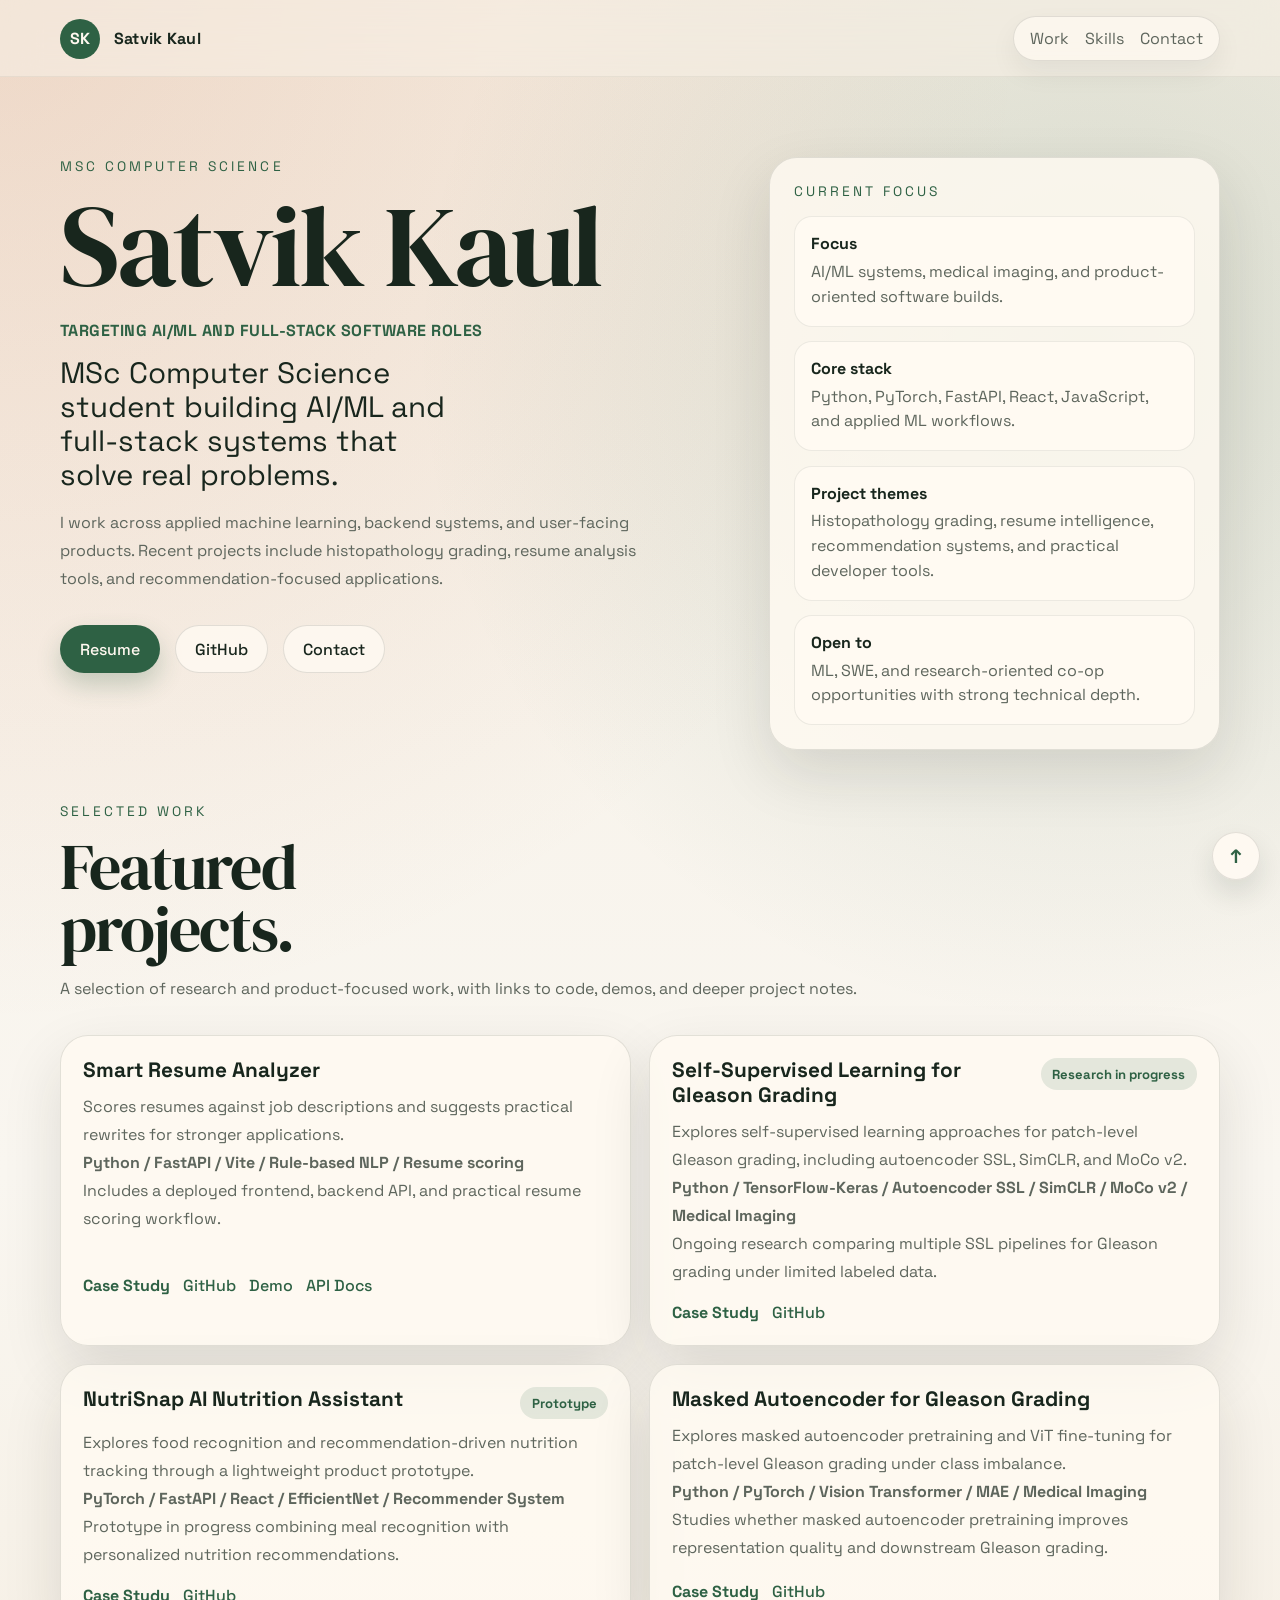
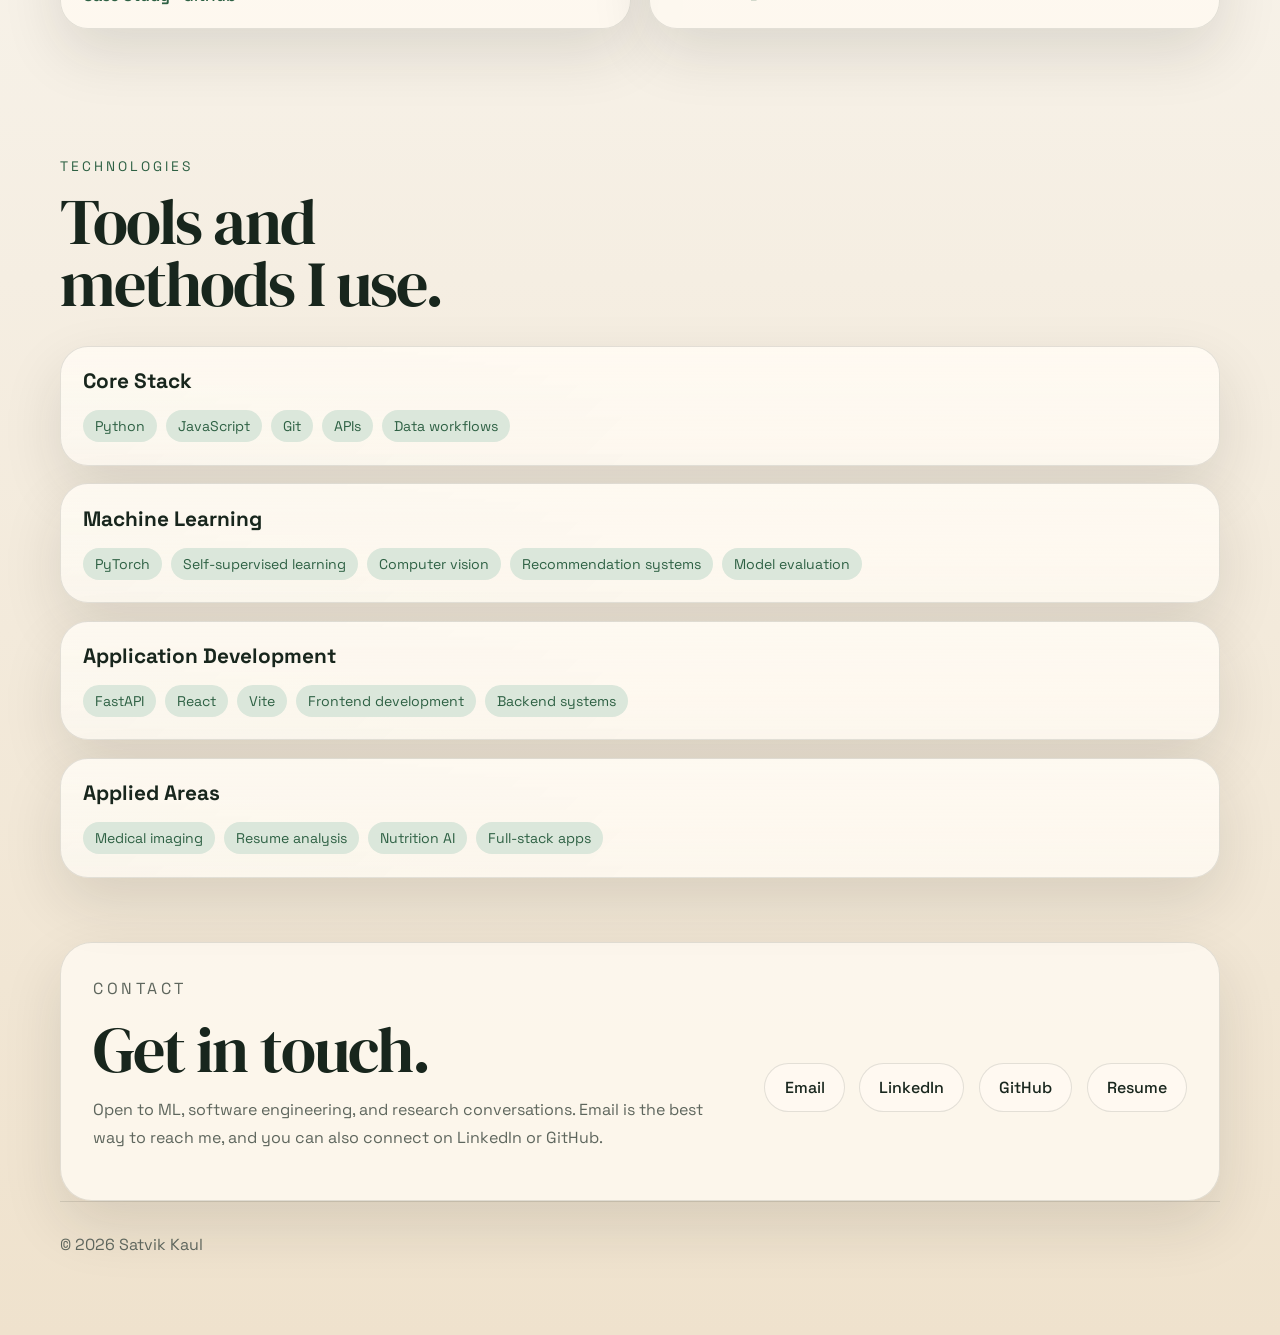
==== index.html @ 0bc04f9a "Build portfolio site" ====
<!DOCTYPE html>
<html lang="en">
  <head>
    <meta charset="UTF-8" />
    <meta name="viewport" content="width=device-width, initial-scale=1.0" />
    <meta
      name="description"
      content="Satvik Kaul's portfolio: AI/ML, software engineering, and product-focused projects."
    />
    <title>Satvik Kaul | Portfolio</title>
    <link rel="preconnect" href="https://fonts.googleapis.com" />
    <link rel="preconnect" href="https://fonts.gstatic.com" crossorigin />
    <link
      href="https://fonts.googleapis.com/css2?family=DM+Serif+Display:ital@0;1&family=Space+Grotesk:wght@400;500;700&display=swap"
      rel="stylesheet"
    />
    <link rel="stylesheet" href="assets/css/styles.css" />
    <script defer src="assets/js/site-data.js"></script>
    <script defer src="assets/js/script.js"></script>
  </head>
  <body>
    <div class="page-shell">
      <header class="site-header">
        <a class="brand" href="#top" aria-label="Go to top">
          <span class="brand-mark">SK</span>
          <span class="brand-copy">Satvik Kaul</span>
        </a>
        <nav class="site-nav" aria-label="Primary">
          <a href="#work">Work</a>
          <a href="#skills">Skills</a>
          <a href="#contact">Contact</a>
        </nav>
      </header>

      <main id="top">
        <section class="hero section">
          <div class="hero-copy reveal">
            <p class="eyebrow" data-school></p>
            <h1 data-name>Satvik Kaul</h1>
            <p class="hero-role" data-role></p>
            <p class="hero-lede" data-value-prop></p>
            <p class="hero-body" data-summary></p>
            <div class="hero-actions">
              <a class="button button-primary" data-resume-link href="pages/resume.html">
                Resume
              </a>
              <a
                class="button button-secondary"
                data-github-link
                href="https://github.com/satvikkaul"
                target="_blank"
                rel="noreferrer"
              >
                GitHub
              </a>
              <a class="button button-secondary" href="#contact">Contact</a>
            </div>
          </div>

          <aside class="hero-panel reveal">
            <p class="panel-label">CURRENT FOCUS</p>
            <div class="facts-list" data-fact-list></div>
          </aside>
        </section>

        <!--
        <section class="section split-section" id="about">
          <div class="section-heading reveal">
            <p class="eyebrow">ABOUT</p>
            <h2>Research-minded engineering, built for real use.</h2>
          </div>
          <div class="section-body reveal" data-about-copy></div>
        </section>
        -->

        <section class="section" id="work">
          <div class="section-heading reveal">
            <p class="eyebrow">SELECTED WORK</p>
            <h2>Featured projects.</h2>
            <p class="section-note">
              A selection of research and product-focused work, with links to
              code, demos, and deeper project notes.
            </p>
          </div>
          <div class="project-grid" data-project-grid aria-live="polite"></div>
        </section>

        <section class="section" id="skills">
          <div class="section-heading reveal">
            <p class="eyebrow">TECHNOLOGIES</p>
            <h2>Tools and methods I use.</h2>
          </div>
          <div class="skill-grid" data-skill-grid></div>
        </section>

        <section class="section contact-section" id="contact">
          <div class="contact-copy reveal">
            <p class="eyebrow">CONTACT</p>
            <h2>Get in touch.</h2>
            <p data-contact-copy></p>
          </div>
          <div class="contact-actions reveal" data-contact-links></div>
        </section>
      </main>

      <footer class="site-footer">
        <p>&copy; 2026 Satvik Kaul</p>
      </footer>
    </div>
    <a class="floating-top-button" href="#top" aria-label="Back to top">↑</a>
  </body>
</html>
---- assets/css/styles.css ----
:root {
  --bg: #f6f0e5;
  --bg-deep: #efe2cd;
  --surface: rgba(255, 250, 242, 0.8);
  --surface-strong: rgba(255, 250, 242, 0.96);
  --text: #18261d;
  --muted: #5e665d;
  --line: rgba(24, 38, 29, 0.12);
  --accent: #2e6144;
  --accent-soft: #dbe7db;
  --accent-warm: #c96a3f;
  --shadow: 0 24px 60px rgba(32, 33, 28, 0.12);
  --radius-lg: 28px;
  --radius-md: 18px;
  --radius-sm: 12px;
  --max-width: 1160px;
  --header-offset: 2.75rem;
}

*,
*::before,
*::after {
  box-sizing: border-box;
}

html {
  scroll-behavior: smooth;
  scroll-padding-top: var(--header-offset);
}

body {
  margin: 0;
  font-family: "Space Grotesk", sans-serif;
  color: var(--text);
  background:
    radial-gradient(circle at top left, rgba(201, 106, 63, 0.18), transparent 32%),
    radial-gradient(circle at 85% 12%, rgba(46, 97, 68, 0.16), transparent 24%),
    linear-gradient(180deg, var(--bg) 0%, #f9f6f0 40%, var(--bg-deep) 100%);
  min-height: 100vh;
}

a {
  color: inherit;
  text-decoration: none;
}

code {
  font-family: inherit;
  background: rgba(24, 38, 29, 0.06);
  border-radius: 999px;
  padding: 0.15rem 0.45rem;
}

.page-shell {
  width: min(calc(100% - 2rem), var(--max-width));
  margin: 0 auto;
  padding-bottom: 4rem;
}

.site-header {
  position: sticky;
  top: 0;
  z-index: 20;
  display: flex;
  align-items: center;
  justify-content: space-between;
  gap: 1rem;
  padding: 1rem 0;
}

.site-header::before {
  content: "";
  position: absolute;
  inset: 0;
  left: 50%;
  width: 100vw;
  transform: translateX(-50%);
  background: rgba(246, 240, 229, 0.58);
  backdrop-filter: blur(18px);
  -webkit-backdrop-filter: blur(18px);
  border-bottom: 1px solid rgba(24, 38, 29, 0.06);
  z-index: -1;
}

.brand {
  display: inline-flex;
  align-items: center;
  gap: 0.85rem;
  font-weight: 700;
  letter-spacing: 0.02em;
}

.brand-mark {
  display: grid;
  place-items: center;
  width: 2.5rem;
  height: 2.5rem;
  border-radius: 50%;
  background: var(--accent);
  color: #fff8f0;
}

.site-nav {
  display: inline-flex;
  flex-wrap: wrap;
  justify-content: flex-end;
  gap: 1rem;
  padding: 0.7rem 1rem;
  border: 1px solid var(--line);
  border-radius: 999px;
  background: rgba(255, 250, 242, 0.72);
  box-shadow: 0 12px 28px rgba(24, 38, 29, 0.06);
}

.site-nav a {
  color: var(--muted);
  transition: color 180ms ease;
}

.site-nav a:hover,
.site-nav a:focus-visible {
  color: var(--text);
}

.section {
  padding: 4rem 0;
}

#work.section {
  padding-top: 2rem;
}

section[id] {
  scroll-margin-top: var(--header-offset);
}

.hero {
  display: grid;
  grid-template-columns: minmax(0, 1.2fr) minmax(300px, 0.8fr);
  gap: 2rem;
  align-items: start;
  /*min-height: calc(100vh - var(--header-offset));*/
  padding-top: 5rem;
  padding-bottom: 1.25rem;
}

.hero h1,
.section-heading h2,
.contact-copy h2 {
  margin: 0;
  font-family: "DM Serif Display", serif;
  font-weight: 400;
  line-height: 0.96;
  letter-spacing: -0.03em;
}

.hero h1 {
  font-size: clamp(3.6rem, 9vw, 7.5rem);
}

.section-heading h2,
.contact-copy h2 {
  font-size: clamp(2.4rem, 5vw, 4.4rem);
  max-width: 12ch;
}

.eyebrow,
.panel-label {
  margin: 0 0 1rem;
  font-size: 0.86rem;
  text-transform: uppercase;
  letter-spacing: 0.22em;
  color: var(--accent);
}

.hero-lede {
  max-width: 22ch;
  margin: 1rem 0;
  font-size: clamp(1.3rem, 2.3vw, 1.9rem);
  line-height: 1.15;
}

.hero-role {
  margin: 1.15rem 0 0;
  color: var(--accent);
  font-size: 1rem;
  font-weight: 700;
  letter-spacing: 0.03em;
  text-transform: uppercase;
}

.hero-body,
.section-note,
.section-body p,
.contact-copy p,
.project-copy p,
.project-detail-copy,
.detail-highlights li {
  color: var(--muted);
  line-height: 1.75;
  font-size: 1rem;
}

.hero-body {
  max-width: 58ch;
}

.hero-actions,
.contact-actions {
  display: flex;
  flex-wrap: wrap;
  gap: 0.9rem;
  margin-top: 2rem;
}

.button,
.contact-link {
  display: inline-flex;
  align-items: center;
  justify-content: center;
  min-height: 3rem;
  padding: 0.8rem 1.2rem;
  border-radius: 999px;
  border: 1px solid transparent;
  font-weight: 500;
  transition:
    transform 180ms ease,
    box-shadow 180ms ease,
    border-color 180ms ease,
    background 180ms ease;
}

.button:hover,
.button:focus-visible,
.contact-link:hover,
.contact-link:focus-visible {
  transform: translateY(-2px);
}

.button-primary {
  background: var(--accent);
  color: #fff8f0;
  box-shadow: 0 12px 24px rgba(46, 97, 68, 0.24);
}

.button-secondary,
.contact-link {
  background: rgba(255, 250, 242, 0.78);
  border-color: var(--line);
}

.hero-panel,
.project-card,
.project-detail-card,
.skill-card,
.contact-section,
.section-body {
  border: 1px solid var(--line);
  background: var(--surface);
  box-shadow: var(--shadow);
}

.hero-panel {
  padding: 1.5rem;
  border-radius: var(--radius-lg);
}

.facts-list {
  display: grid;
  gap: 0.9rem;
}

.fact-item {
  display: grid;
  gap: 0.35rem;
  padding: 1rem;
  border-radius: var(--radius-md);
  background: var(--surface-strong);
  border: 1px solid rgba(24, 38, 29, 0.08);
}

.fact-item strong {
  font-size: 1rem;
}

.fact-item span {
  color: var(--muted);
  line-height: 1.55;
}

.split-section {
  display: grid;
  grid-template-columns: minmax(0, 0.8fr) minmax(0, 1.2fr);
  gap: 2rem;
  align-items: start;
}

.section-body {
  padding: 1.5rem;
  border-radius: var(--radius-lg);
}

.project-grid,
.project-detail-list,
.skill-grid {
  display: grid;
  gap: 1.1rem;
  margin-top: 2rem;
}

.project-grid {
  grid-template-columns: repeat(2, minmax(0, 1fr));
}

.project-card,
.project-detail-card,
.skill-card {
  padding: 1.4rem;
  border-radius: var(--radius-lg);
}

.project-card,
.project-detail-card {
  display: grid;
  gap: 1rem;
}

.project-card {
  position: relative;
  transition: transform 180ms ease;
}

.project-card:hover {
  transform: translateY(-3px);
  transition: transform 180ms ease;
}

.project-card-overlay {
  position: absolute;
  inset: 0;
  z-index: 1;
  border-radius: var(--radius-lg);
}

.project-copy,
.project-links {
  position: relative;
  z-index: 2;
}

.skill-tags {
  display: flex;
  flex-wrap: wrap;
  gap: 0.55rem;
}

.meta-pill,
.skill-tags span {
  display: inline-flex;
  align-items: center;
  min-height: 2rem;
  padding: 0.4rem 0.75rem;
  border-radius: 999px;
  background: var(--accent-soft);
  color: var(--accent);
  font-size: 0.88rem;
}

.project-title-row {
  display: flex;
  align-items: start;
  justify-content: space-between;
  gap: 1rem;
}

.project-heading-row {
  display: flex;
  align-items: start;
  justify-content: space-between;
  gap: 1rem;
}

.project-title-row h3,
.project-detail-card h3,
.skill-card h3 {
  margin: 0;
  font-size: 1.3rem;
  line-height: 1.2;
}

.status-badge {
  display: inline-flex;
  align-items: center;
  min-height: 2rem;
  padding: 0.35rem 0.7rem;
  border-radius: 999px;
  background: rgba(46, 97, 68, 0.12);
  color: var(--accent);
  font-size: 0.82rem;
  font-weight: 700;
  white-space: nowrap;
}

.project-problem {
  margin: 0.6rem 0 0;
}

.project-stack {
  margin: 0;
  color: var(--accent);
  font-size: 0.95rem;
  font-weight: 700;
  line-height: 1.6;
}

.project-status {
  margin: 0;
}

.project-links {
  display: flex;
  flex-wrap: wrap;
  gap: 0.8rem;
}

.project-links a {
  color: var(--accent);
  font-weight: 500;
}

.project-links .primary-link {
  font-weight: 700;
}

.project-links a:hover,
.project-links a:focus-visible {
  color: var(--accent-warm);
}

.project-detail-list {
  margin-top: 1.5rem;
}

.project-detail-card {
  background:
    linear-gradient(180deg, rgba(255, 250, 242, 0.96), rgba(255, 250, 242, 0.86)),
    linear-gradient(135deg, rgba(201, 106, 63, 0.06), transparent 60%);
}

.case-study-header {
  max-width: 100%;
  padding-inline: 0.5rem;
}

.case-study-header .eyebrow {
  margin-bottom: 0.65rem;
}

.case-study-header .project-heading-row {
  align-items: end;
  margin-bottom: 1rem;
}

.case-study-header h2 {
  max-width: 16ch;
}

.case-study-header .hero-lede {
  max-width: 38ch;
  margin: 0 0 1rem;
}

.case-study-header .project-stack {
  margin: 0;
}

.case-study-hero-visual {
  margin: 2.2rem 0 2.4rem;
}

.case-study-copy {
  display: grid;
  gap: 1.25rem;
}

.case-study-block {
  display: grid;
  gap: 0.45rem;
}

.case-study-block h4 {
  margin: 0;
  font-size: 0.95rem;
  text-transform: uppercase;
  letter-spacing: 0.08em;
  color: var(--accent);
}

.case-study-block p {
  margin: 0;
  color: var(--muted);
  line-height: 1.75;
}

.detail-highlights {
  margin: 0;
  padding-left: 1.2rem;
}

.visual-card {
  border: 1px solid rgba(24, 38, 29, 0.1);
  border-radius: var(--radius-lg);
  background: rgba(255, 250, 242, 0.92);
  box-shadow: 0 18px 36px rgba(24, 38, 29, 0.08);
  overflow: hidden;
}

.case-study-hero-visual .visual-card {
  max-width: 100%;
}

.visual-ui {
  padding: 0;
}

.visual-window-bar {
  display: flex;
  gap: 0.4rem;
  padding: 0.85rem 1rem;
  border-bottom: 1px solid rgba(24, 38, 29, 0.08);
  background: rgba(24, 38, 29, 0.04);
}

.visual-window-bar span {
  width: 0.72rem;
  height: 0.72rem;
  border-radius: 50%;
  background: rgba(24, 38, 29, 0.16);
}

.visual-ui-grid {
  display: grid;
  gap: 0.9rem;
  padding: 1rem;
}

.visual-score,
.visual-panel {
  display: grid;
  gap: 0.45rem;
  padding: 0.95rem;
  border-radius: var(--radius-md);
  background: rgba(46, 97, 68, 0.06);
}

.visual-score p,
.visual-panel p {
  margin: 0;
  font-size: 0.86rem;
  text-transform: uppercase;
  letter-spacing: 0.08em;
  color: var(--accent);
}

.visual-score strong {
  font-size: 2.1rem;
}

.visual-panel ul {
  margin: 0;
  padding-left: 1.1rem;
  color: var(--muted);
  line-height: 1.6;
}

.visual-panel span {
  color: var(--muted);
  line-height: 1.6;
}

.visual-flow {
  padding: 1.25rem;
}

.flow-steps {
  display: flex;
  flex-wrap: wrap;
  align-items: center;
  gap: 0.8rem;
}

.flow-step {
  flex: 1 1 140px;
  min-height: 4.5rem;
  display: grid;
  place-items: center;
  padding: 0.85rem;
  text-align: center;
  border-radius: var(--radius-md);
  background: rgba(46, 97, 68, 0.08);
  color: var(--text);
  font-weight: 500;
  line-height: 1.45;
}

.flow-arrow {
  color: var(--accent);
  font-weight: 700;
}

.skill-card {
  display: grid;
  gap: 1rem;
  background:
    linear-gradient(180deg, rgba(255, 250, 242, 0.96), rgba(255, 250, 242, 0.82)),
    linear-gradient(135deg, rgba(46, 97, 68, 0.08), transparent 60%);
}

.contact-section {
  display: grid;
  grid-template-columns: minmax(0, 1fr) auto;
  gap: 2rem;
  align-items: center;
  padding: 2rem;
  border-radius: 32px;
}

.site-footer {
  display: flex;
  flex-wrap: wrap;
  justify-content: space-between;
  gap: 1rem;
  padding-top: 1rem;
  color: var(--muted);
  border-top: 1px solid var(--line);
}

.resume-page .section {
  padding: 2rem 0;
}

.resume-main {
  padding-top: 1rem;
}

.resume-top {
  display: grid;
  gap: 1.25rem;
  padding-top: 2rem;
}

.resume-top h1 {
  margin: 0;
  font-family: "DM Serif Display", serif;
  font-size: clamp(2.2rem, 4vw, 3.6rem);
  font-weight: 400;
  line-height: 1;
  letter-spacing: -0.03em;
}

.resume-subtext {
  max-width: 52rem;
  margin: 0.75rem 0 0;
  color: var(--muted);
  line-height: 1.7;
}

.resume-actions {
  display: flex;
  flex-wrap: wrap;
  gap: 0.75rem;
}

.resume-section {
  display: grid;
  gap: 0.9rem;
}

.resume-section-heading .eyebrow {
  margin-bottom: 0;
}

.resume-card {
  border: 1px solid var(--line);
  background: var(--surface);
  box-shadow: var(--shadow);
  border-radius: var(--radius-lg);
}

.compact-card {
  padding: 1.15rem 1.25rem;
}

.resume-list,
.resume-skills-grid {
  display: grid;
  gap: 0.9rem;
}

.resume-entry-header {
  display: flex;
  justify-content: space-between;
  align-items: start;
  gap: 1rem;
}

.resume-entry-header h2,
.resume-card h2 {
  margin: 0;
  font-size: 1.1rem;
  line-height: 1.3;
}

.resume-role,
.resume-dates,
.resume-detail-line,
.resume-skill-line {
  margin: 0.35rem 0 0;
  color: var(--muted);
  line-height: 1.65;
}

.resume-dates {
  white-space: nowrap;
  font-size: 0.95rem;
}

.resume-meta {
  display: grid;
  justify-items: end;
}

.resume-bullets {
  margin: 0.9rem 0 0;
  padding-left: 1.15rem;
  color: var(--muted);
  line-height: 1.65;
}

.resume-bullets li + li {
  margin-top: 0.4rem;
}

.floating-top-button {
  position: fixed;
  right: 1.25rem;
  bottom: 1.25rem;
  z-index: 30;
  display: inline-flex;
  align-items: center;
  justify-content: center;
  width: 3rem;
  height: 3rem;
  border-radius: 999px;
  background: rgba(255, 250, 242, 0.92);
  border: 1px solid var(--line);
  box-shadow: 0 14px 28px rgba(24, 38, 29, 0.12);
  color: var(--accent);
  font-size: 1.2rem;
  font-weight: 700;
  backdrop-filter: blur(12px);
  -webkit-backdrop-filter: blur(12px);
  transition:
    transform 180ms ease,
    background 180ms ease,
    box-shadow 180ms ease;
}

.floating-top-button:hover,
.floating-top-button:focus-visible {
  transform: translateY(-2px);
  background: rgba(255, 250, 242, 1);
  box-shadow: 0 18px 32px rgba(24, 38, 29, 0.16);
}

.reveal {
  opacity: 0;
  transform: translateY(22px);
  transition:
    opacity 700ms ease,
    transform 700ms ease;
}

.reveal.is-visible {
  opacity: 1;
  transform: translateY(0);
}

@media (max-width: 920px) {
  .hero,
  .split-section,
  .contact-section,
  .project-grid {
    grid-template-columns: 1fr;
  }

  .hero {
    min-height: auto;
    padding-top: 3rem;
  }

  .section-heading h2,
  .contact-copy h2 {
    max-width: none;
  }

  .resume-entry-header {
    display: grid;
  }

  .resume-meta {
    justify-items: start;
  }
}

@media (max-width: 700px) {
  .page-shell {
    width: min(calc(100% - 1.2rem), var(--max-width));
  }

  .site-header {
    flex-direction: column;
    align-items: stretch;
  }

  .site-nav {
    justify-content: center;
  }

  .section {
    padding: 3rem 0;
  }

  .hero h1 {
    font-size: clamp(3rem, 18vw, 4.8rem);
  }

  .project-grid,
  .project-detail-list,
  .skill-grid {
    gap: 0.9rem;
  }

  .hero-panel,
  .project-card,
  .project-detail-card,
  .skill-card,
  .section-body,
  .contact-section {
    padding: 1.15rem;
  }

  .project-heading-row {
    flex-direction: column;
    align-items: start;
  }

  .case-study-header {
    padding-inline: 0;
  }

  .resume-entry-header {
    display: grid;
  }
}

@media (prefers-reduced-motion: reduce) {
  html {
    scroll-behavior: auto;
  }

  .reveal {
    opacity: 1;
    transform: none;
    transition: none;
  }

  .button,
  .contact-link {
    transition: none;
  }
}
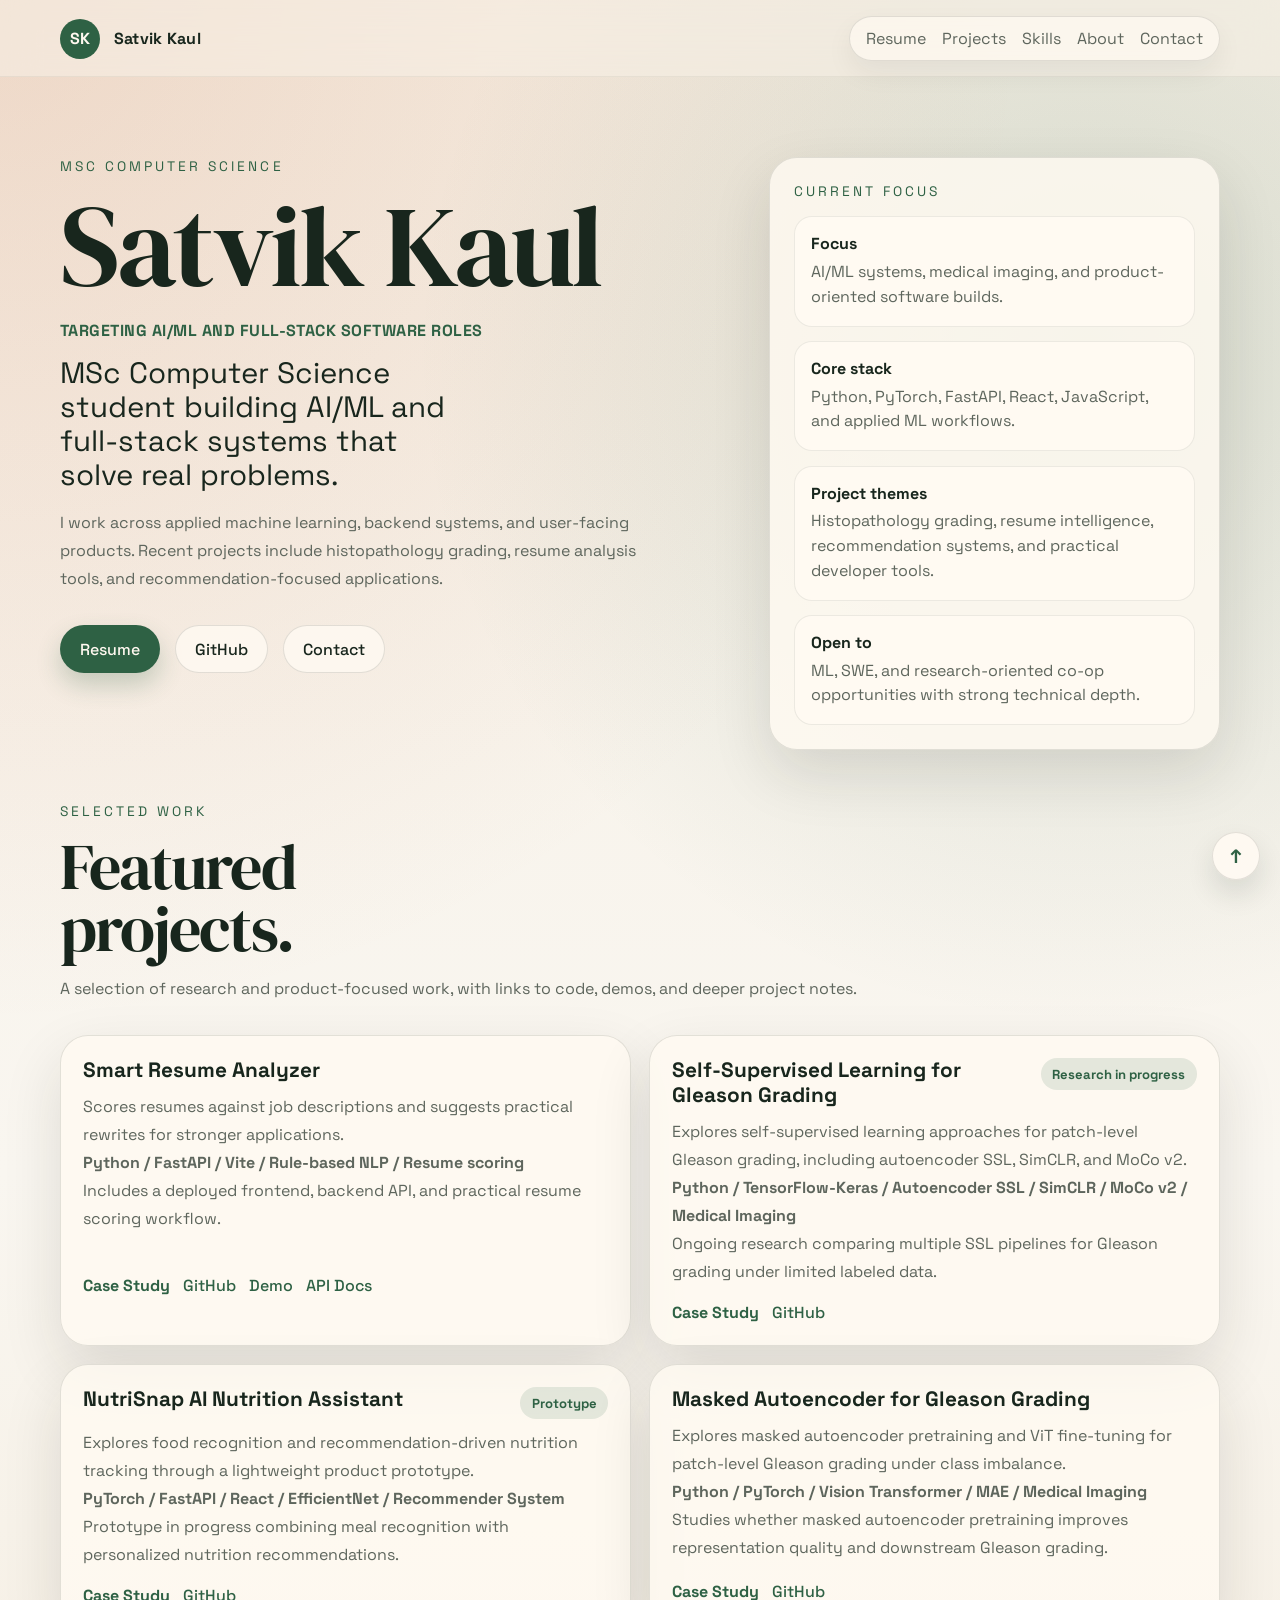
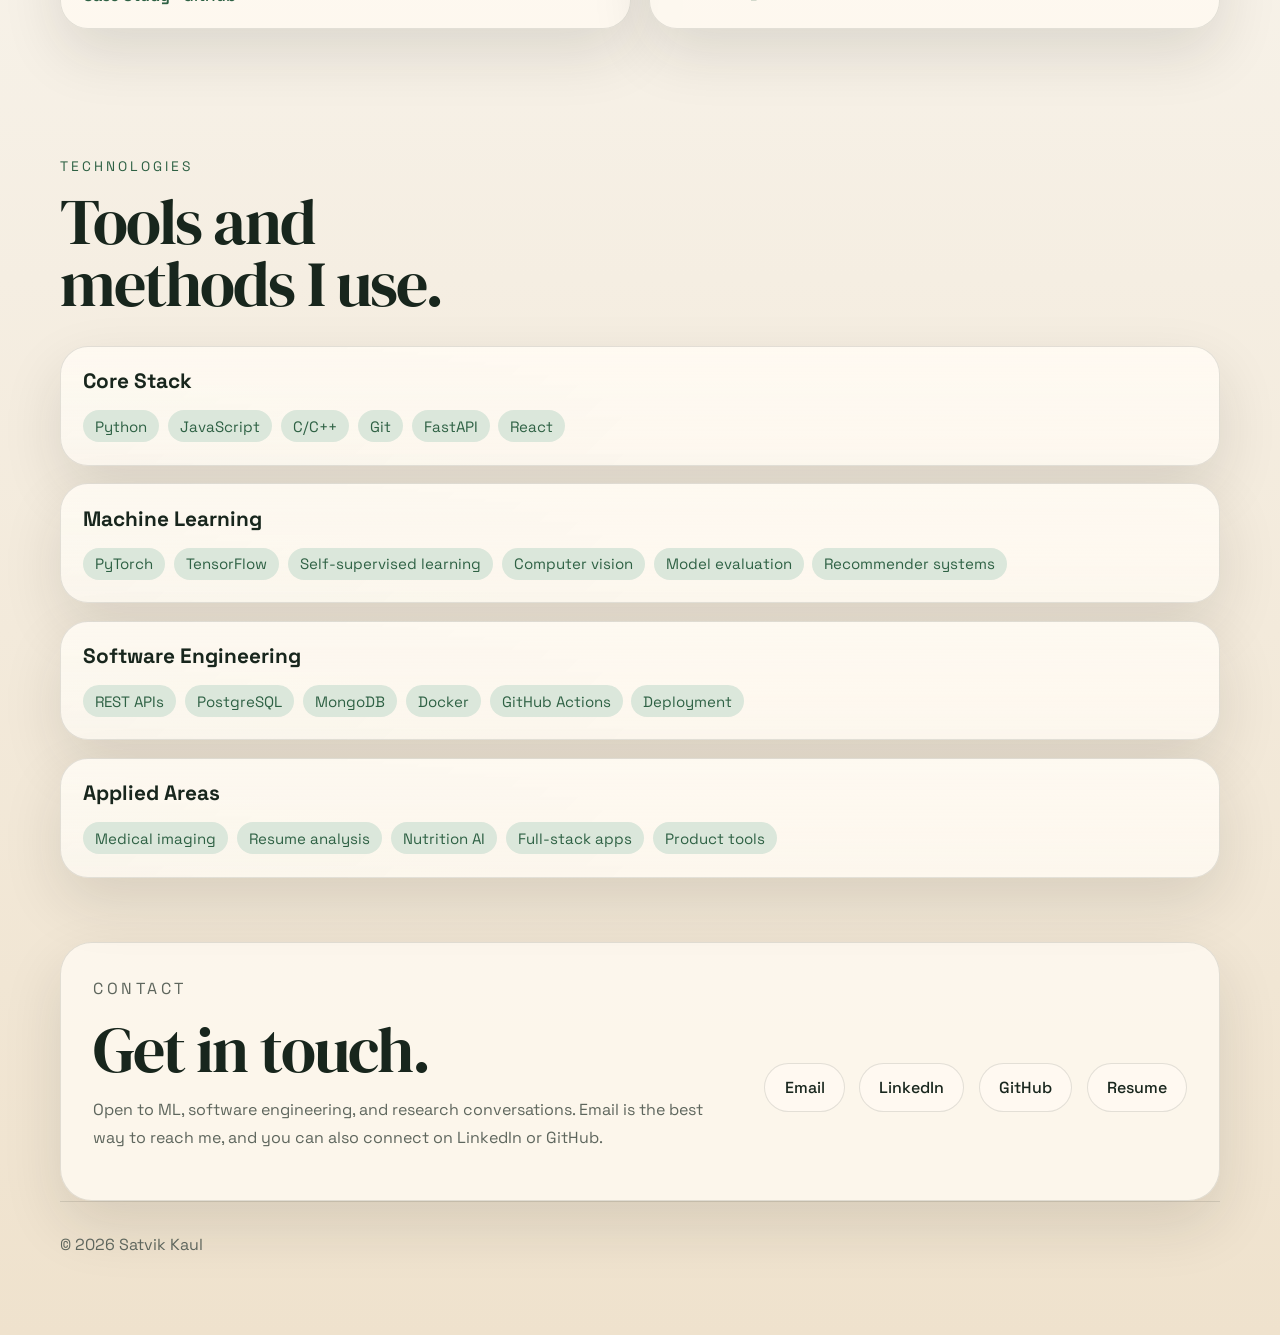
==== commit e46b1e71: "Update navigation and skills content" ====
--- a/index.html
+++ b/index.html
@@ -26,8 +26,10 @@
           <span class="brand-copy">Satvik Kaul</span>
         </a>
         <nav class="site-nav" aria-label="Primary">
-          <a href="#work">Work</a>
+          <a href="pages/resume.html">Resume</a>
+          <a href="#work">Projects</a>
           <a href="#skills">Skills</a>
+          <a href="#top">About</a>
           <a href="#contact">Contact</a>
         </nav>
       </header>
--- a/assets/css/styles.css
+++ b/assets/css/styles.css
@@ -363,7 +363,7 @@
   border-radius: 999px;
   background: var(--accent-soft);
   color: var(--accent);
-  font-size: 0.88rem;
+  font-size: 0.94rem;
 }
 
 .project-title-row {
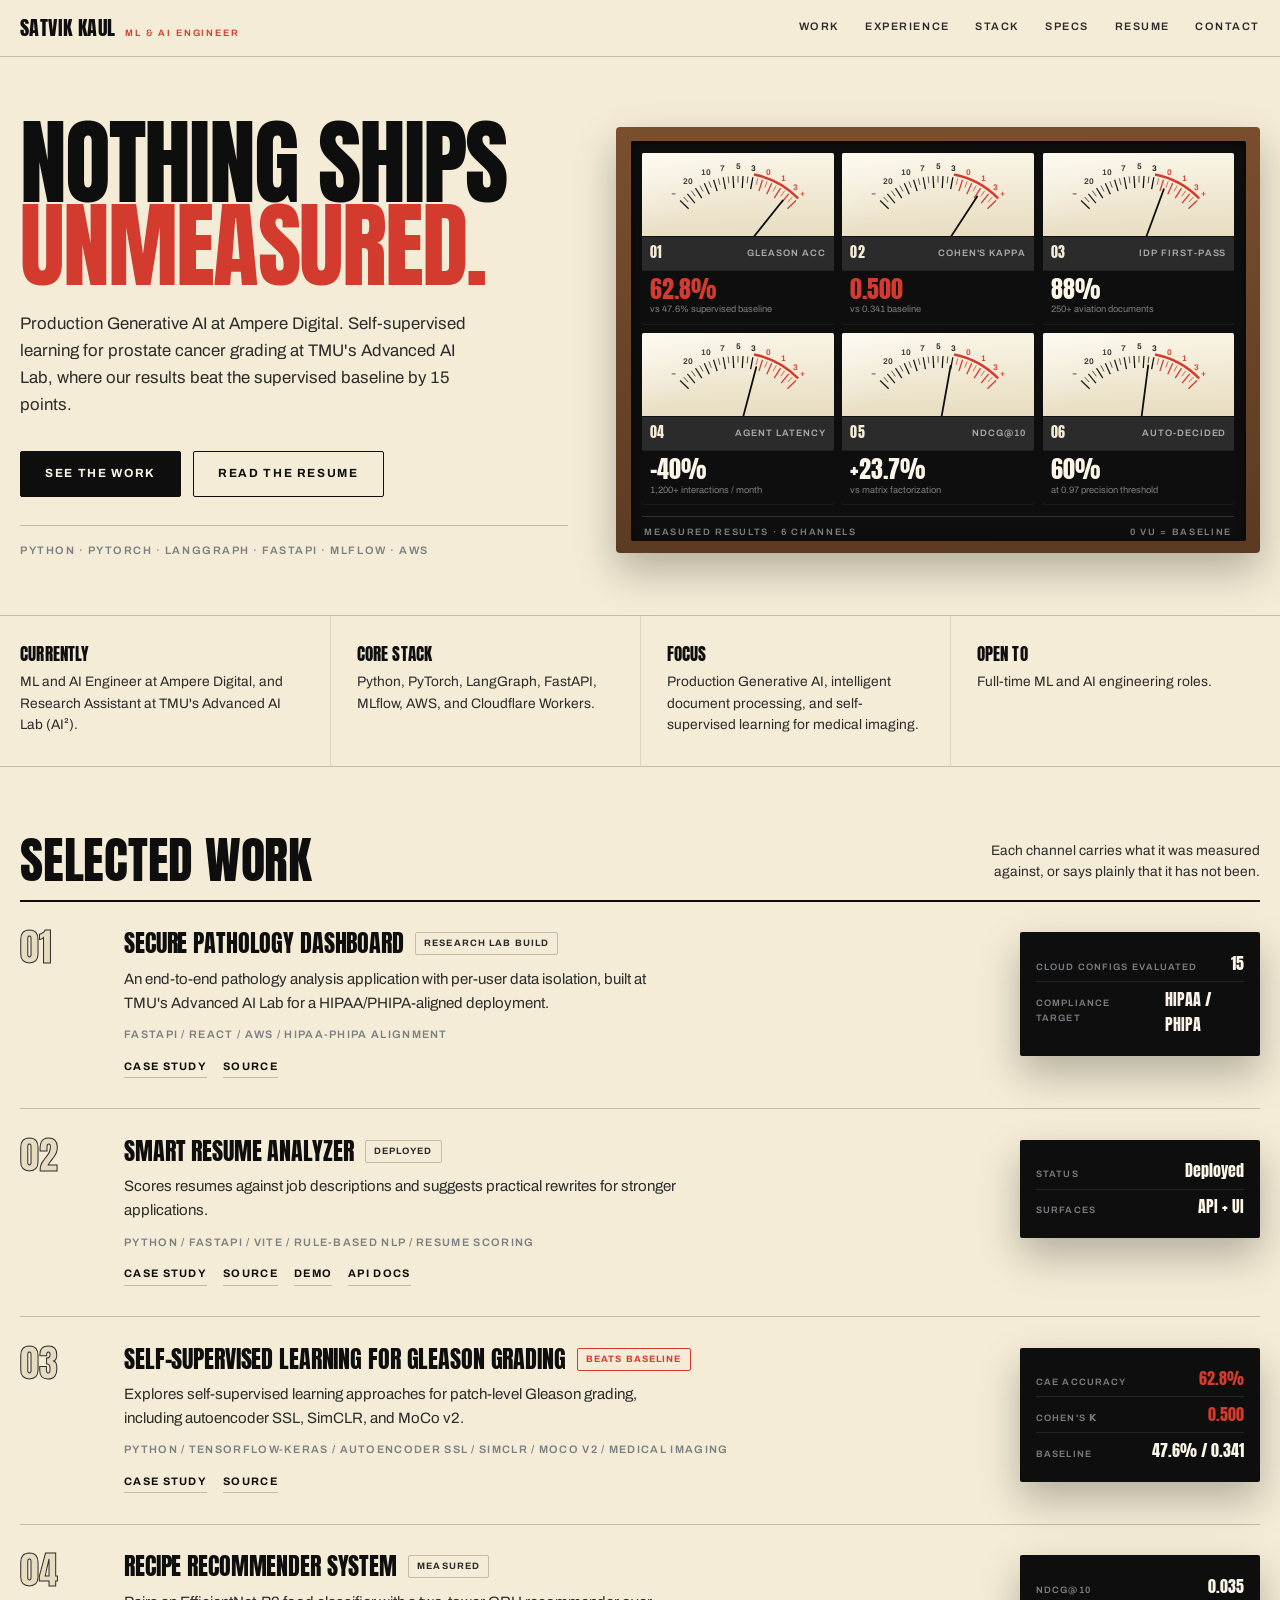
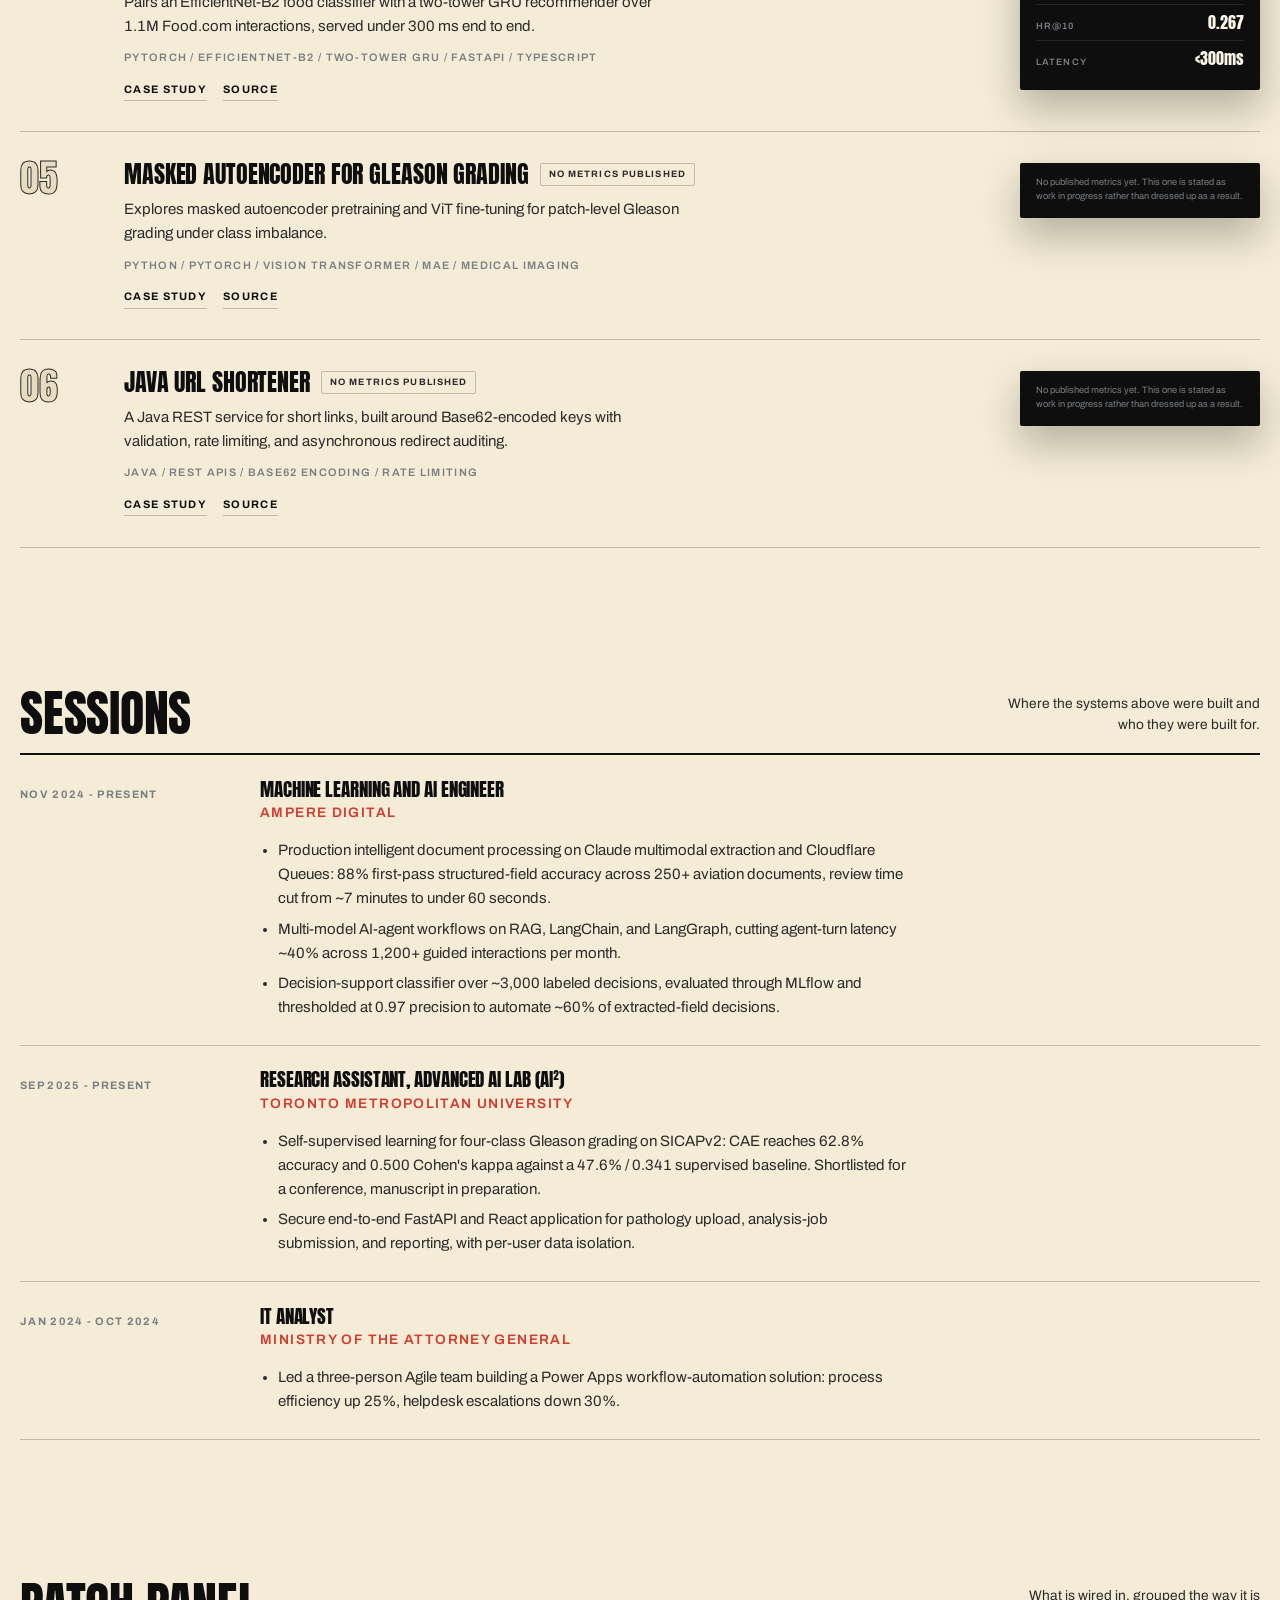
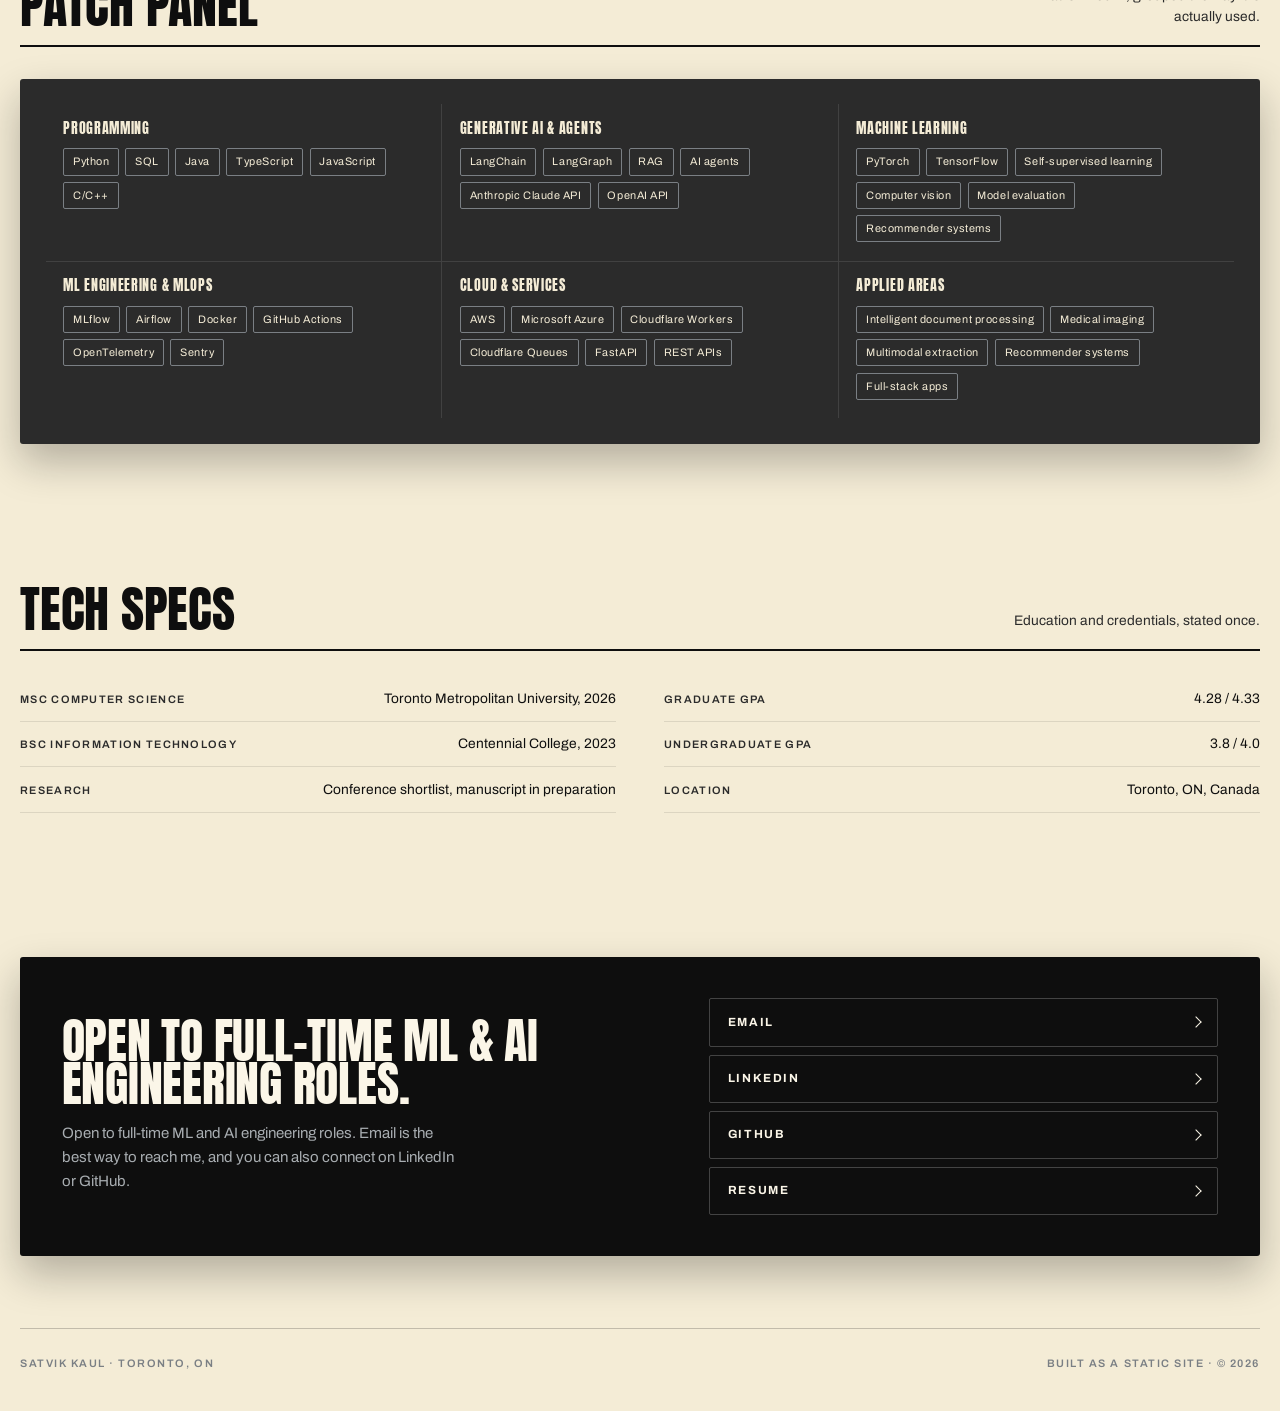
==== commit b178b455: "Redesign as VU meter bridge; update resume to Aug 2026 Co-Authored-By: Claude Opus 5 <noreply@anthro" ====
--- a/index.html
+++ b/index.html
@@ -5,110 +5,131 @@
     <meta name="viewport" content="width=device-width, initial-scale=1.0" />
     <meta
       name="description"
-      content="Satvik Kaul's portfolio: AI/ML, software engineering, and product-focused projects."
+      content="Satvik Kaul: machine learning and AI engineer building production Generative AI systems, and researching self-supervised learning for medical imaging."
     />
-    <title>Satvik Kaul | Portfolio</title>
+    <title>Satvik Kaul | ML &amp; AI Engineer</title>
     <link rel="preconnect" href="https://fonts.googleapis.com" />
     <link rel="preconnect" href="https://fonts.gstatic.com" crossorigin />
     <link
-      href="https://fonts.googleapis.com/css2?family=DM+Serif+Display:ital@0;1&family=Space+Grotesk:wght@400;500;700&display=swap"
+      href="https://fonts.googleapis.com/css2?family=Anton&family=Archivo:wght@400;600;700&display=swap"
       rel="stylesheet"
     />
     <link rel="stylesheet" href="assets/css/styles.css" />
-    <script defer src="assets/js/site-data.js"></script>
-    <script defer src="assets/js/script.js"></script>
   </head>
   <body>
-    <div class="page-shell">
-      <header class="site-header">
-        <a class="brand" href="#top" aria-label="Go to top">
-          <span class="brand-mark">SK</span>
-          <span class="brand-copy">Satvik Kaul</span>
+    <!--
+    THESIS: A portfolio read as a VU meter bridge — identical instruments shoulder to
+    shoulder, so the visitor reads the whole row at once and sees which number leans past
+    zero. It refuses the two arrangements this category always ships: near-black with a
+    neon accent, and warm cream with a serif display.
+    OWN-WORLD: Meter ivory ground, ink and charcoal chassis panels, walnut frame, brushed
+    steel labels, peak red used only past zero. Heavy condensed gothic display over a
+    workhorse grotesque; hairline rules divide every region; nothing is rounded past 4px.
+    STORY: A recruiter sees measured work, not claims; a hiring manager finds the baseline
+    each number was measured against; both reach the resume or the repo in one move.
+    FIRST VIEWPORT: Left, a condensed headline stating nothing ships unmeasured, with lede,
+    two actions and a stack spec line. Right, the bridge: six meters in a walnut chassis,
+    needles at true angles, only the CAE result past zero into red.
+    FORM: VU-meter bridge across a recording desk; challenger card, chosen over the
+    assigned direction; seed key 33213d0a.
+    FINISH: unreviewed and undocumented is unfinished; this build ends with the finish review, the verdict, DESIGN.md, and every shipping raster carrying its provenance
+    -->
+    <header class="rail">
+      <div class="shell rail-inner">
+        <a class="mark" href="#top">
+          <span class="mark-name" data-name>Satvik Kaul</span>
+          <span class="mark-sub" data-role-short>ML &amp; AI Engineer</span>
         </a>
-        <nav class="site-nav" aria-label="Primary">
+        <nav class="rail-nav" aria-label="Primary">
+          <a href="#work">Work</a>
+          <a href="#experience">Experience</a>
+          <a href="#stack">Stack</a>
+          <a href="#specs">Specs</a>
           <a href="pages/resume.html">Resume</a>
-          <a href="#work">Projects</a>
-          <a href="#skills">Skills</a>
-          <a href="#top">About</a>
           <a href="#contact">Contact</a>
         </nav>
-      </header>
+      </div>
+    </header>
 
-      <main id="top">
-        <section class="hero section">
-          <div class="hero-copy reveal">
-            <p class="eyebrow" data-school></p>
-            <h1 data-name>Satvik Kaul</h1>
-            <p class="hero-role" data-role></p>
-            <p class="hero-lede" data-value-prop></p>
-            <p class="hero-body" data-summary></p>
-            <div class="hero-actions">
-              <a class="button button-primary" data-resume-link href="pages/resume.html">
-                Resume
-              </a>
-              <a
-                class="button button-secondary"
-                data-github-link
-                href="https://github.com/satvikkaul"
-                target="_blank"
-                rel="noreferrer"
-              >
-                GitHub
-              </a>
-              <a class="button button-secondary" href="#contact">Contact</a>
+    <main id="top">
+      <section class="shell hero">
+        <div>
+          <h1 data-headline></h1>
+          <p class="hero-lede" data-lede></p>
+          <div class="hero-actions">
+            <a class="btn btn-solid" href="#work">See the work</a>
+            <a class="btn btn-ghost" href="pages/resume.html">Read the resume</a>
+          </div>
+          <p class="hero-spec" data-spec></p>
+        </div>
+        <div class="bridge lean" aria-labelledby="bridge-caption">
+          <div class="bridge-well">
+            <div class="bridge-row" data-bridge></div>
+            <div class="bridge-plate">
+              <span id="bridge-caption">Measured results &middot; 6 channels</span>
+              <span>0 VU = baseline</span>
             </div>
           </div>
+        </div>
+      </section>
 
-          <aside class="hero-panel reveal">
-            <p class="panel-label">CURRENT FOCUS</p>
-            <div class="facts-list" data-fact-list></div>
-          </aside>
-        </section>
+      <section class="band">
+        <div class="shell band-grid" data-band></div>
+      </section>
 
-        <!--
-        <section class="section split-section" id="about">
-          <div class="section-heading reveal">
-            <p class="eyebrow">ABOUT</p>
-            <h2>Research-minded engineering, built for real use.</h2>
-          </div>
-          <div class="section-body reveal" data-about-copy></div>
-        </section>
-        -->
+      <section class="shell section" id="work">
+        <div class="section-head">
+          <h2>Selected work</h2>
+          <p>Each channel carries what it was measured against, or says plainly that it has not been.</p>
+        </div>
+        <div class="channels" data-channels aria-live="polite"></div>
+      </section>
 
-        <section class="section" id="work">
-          <div class="section-heading reveal">
-            <p class="eyebrow">SELECTED WORK</p>
-            <h2>Featured projects.</h2>
-            <p class="section-note">
-              A selection of research and product-focused work, with links to
-              code, demos, and deeper project notes.
-            </p>
-          </div>
-          <div class="project-grid" data-project-grid aria-live="polite"></div>
-        </section>
+      <section class="shell section" id="experience">
+        <div class="section-head">
+          <h2>Sessions</h2>
+          <p>Where the systems above were built and who they were built for.</p>
+        </div>
+        <div data-sessions></div>
+      </section>
 
-        <section class="section" id="skills">
-          <div class="section-heading reveal">
-            <p class="eyebrow">TECHNOLOGIES</p>
-            <h2>Tools and methods I use.</h2>
-          </div>
-          <div class="skill-grid" data-skill-grid></div>
-        </section>
+      <section class="shell section" id="stack">
+        <div class="section-head">
+          <h2>Patch panel</h2>
+          <p>What is wired in, grouped the way it is actually used.</p>
+        </div>
+        <div class="panel lean" style="margin-top: 2rem">
+          <div class="panel-grid" data-panel></div>
+        </div>
+      </section>
 
-        <section class="section contact-section" id="contact">
-          <div class="contact-copy reveal">
-            <p class="eyebrow">CONTACT</p>
-            <h2>Get in touch.</h2>
+      <section class="shell section" id="specs">
+        <div class="section-head">
+          <h2>Tech specs</h2>
+          <p>Education and credentials, stated once.</p>
+        </div>
+        <div class="specs" style="margin-top: 1.6rem" data-specs></div>
+      </section>
+
+      <section class="shell section" id="contact">
+        <div class="contact">
+          <div>
+            <h2>Open to full-time ML &amp; AI engineering roles.</h2>
             <p data-contact-copy></p>
           </div>
-          <div class="contact-actions reveal" data-contact-links></div>
-        </section>
-      </main>
+          <div class="contact-links" data-contact-links></div>
+        </div>
+      </section>
+    </main>
 
-      <footer class="site-footer">
-        <p>&copy; 2026 Satvik Kaul</p>
-      </footer>
-    </div>
-    <a class="floating-top-button" href="#top" aria-label="Back to top">↑</a>
+    <footer class="shell foot">
+      <span>Satvik Kaul &middot; Toronto, ON</span>
+      <span>Built as a static site &middot; &copy; 2026</span>
+    </footer>
+
+    <a class="to-top" href="#top" aria-label="Back to top">&uarr;</a>
+
+    <script src="assets/js/site-data.js"></script>
+    <script src="assets/js/script.js"></script>
   </body>
 </html>
--- a/assets/css/styles.css
+++ b/assets/css/styles.css
@@ -1,20 +1,30 @@
+/* Bridge — VU-meter world. Tokens are normative; see DESIGN.md after finish. */
+
 :root {
-  --bg: #f6f0e5;
-  --bg-deep: #efe2cd;
-  --surface: rgba(255, 250, 242, 0.8);
-  --surface-strong: rgba(255, 250, 242, 0.96);
-  --text: #18261d;
-  --muted: #5e665d;
-  --line: rgba(24, 38, 29, 0.12);
-  --accent: #2e6144;
-  --accent-soft: #dbe7db;
-  --accent-warm: #c96a3f;
-  --shadow: 0 24px 60px rgba(32, 33, 28, 0.12);
-  --radius-lg: 28px;
-  --radius-md: 18px;
-  --radius-sm: 12px;
-  --max-width: 1160px;
-  --header-offset: 2.75rem;
+  --ivory: #f4ecd6;
+  --ivory-lit: #fbf6e8;
+  --ivory-deep: #e7dcc0;
+  --ink: #0e0e0e;
+  --charcoal: #2b2b2b;
+  --steel: #7a7f84;
+  --steel-lit: #a8adb1;
+  --walnut: #5b3a22;
+  --walnut-lit: #7a4f2e;
+  --red: #d23b2d;
+
+  --rule: rgba(14, 14, 14, 0.22);
+  --rule-soft: rgba(14, 14, 14, 0.1);
+  --rule-lit: rgba(244, 236, 214, 0.16);
+
+  --chassis-shadow: 0 18px 40px rgba(14, 14, 14, 0.28);
+  --panel-shadow: 0 2px 0 rgba(14, 14, 14, 0.06);
+  --glass: linear-gradient(150deg, rgba(255, 255, 255, 0.42) 0%, rgba(255, 255, 255, 0) 46%);
+
+  --shell: 1240px;
+  --rail-h: 3.5rem;
+
+  --display: "Anton", "Arial Narrow", sans-serif;
+  --body: "Archivo", system-ui, sans-serif;
 }
 
 *,
@@ -25,843 +35,1054 @@
 
 html {
   scroll-behavior: smooth;
-  scroll-padding-top: var(--header-offset);
+  scroll-padding-top: var(--rail-h);
+  -webkit-text-size-adjust: 100%;
 }
 
 body {
   margin: 0;
-  font-family: "Space Grotesk", sans-serif;
-  color: var(--text);
-  background:
-    radial-gradient(circle at top left, rgba(201, 106, 63, 0.18), transparent 32%),
-    radial-gradient(circle at 85% 12%, rgba(46, 97, 68, 0.16), transparent 24%),
-    linear-gradient(180deg, var(--bg) 0%, #f9f6f0 40%, var(--bg-deep) 100%);
-  min-height: 100vh;
-}
-
+  background: var(--ivory);
+  color: var(--ink);
+  font-family: var(--body);
+  font-size: 1rem;
+  line-height: 1.6;
+  font-variant-numeric: tabular-nums;
+}
+
+/* Browser surfaces wear the world too. */
+::selection {
+  background: var(--red);
+  color: var(--ivory-lit);
+}
+::-webkit-scrollbar {
+  width: 12px;
+  height: 12px;
+}
+::-webkit-scrollbar-track {
+  background: var(--ivory-deep);
+}
+::-webkit-scrollbar-thumb {
+  background: var(--charcoal);
+  border: 3px solid var(--ivory-deep);
+  border-radius: 0;
+}
+* {
+  scrollbar-color: var(--charcoal) var(--ivory-deep);
+  scrollbar-width: thin;
+}
+:focus-visible {
+  outline: 2px solid var(--red);
+  outline-offset: 3px;
+}
 a {
   color: inherit;
   text-decoration: none;
-}
-
-code {
-  font-family: inherit;
-  background: rgba(24, 38, 29, 0.06);
-  border-radius: 999px;
-  padding: 0.15rem 0.45rem;
-}
-
-.page-shell {
-  width: min(calc(100% - 2rem), var(--max-width));
-  margin: 0 auto;
-  padding-bottom: 4rem;
-}
-
-.site-header {
+  text-underline-offset: 0.24em;
+  text-decoration-thickness: 1px;
+}
+
+h1,
+h2,
+h3 {
+  margin: 0;
+  font-family: var(--display);
+  font-weight: 400;
+  text-transform: uppercase;
+  letter-spacing: -0.005em;
+  line-height: 0.88;
+}
+
+p {
+  margin: 0;
+}
+
+.shell {
+  width: min(100% - 2.5rem, var(--shell));
+  margin-inline: auto;
+}
+
+.label {
+  font-size: 0.68rem;
+  font-weight: 600;
+  letter-spacing: 0.16em;
+  text-transform: uppercase;
+  color: var(--charcoal);
+}
+
+.label-red {
+  color: var(--red);
+}
+
+.prose {
+  font-size: 0.94rem;
+  line-height: 1.65;
+  color: var(--charcoal);
+  max-width: 68ch;
+}
+
+/* ---------- rail ---------- */
+
+.rail {
   position: sticky;
   top: 0;
-  z-index: 20;
+  z-index: 40;
+  background: var(--ivory);
+  border-bottom: 1px solid var(--rule);
+}
+
+.rail-inner {
+  display: flex;
+  align-items: center;
+  justify-content: space-between;
+  gap: 1.5rem;
+  min-height: var(--rail-h);
+}
+
+.mark {
+  display: flex;
+  align-items: baseline;
+  gap: 0.6rem;
+}
+
+.mark-name {
+  font-family: var(--display);
+  font-size: 1.25rem;
+  text-transform: uppercase;
+  letter-spacing: 0.02em;
+}
+
+.mark-sub {
+  font-size: 0.58rem;
+  font-weight: 600;
+  letter-spacing: 0.2em;
+  text-transform: uppercase;
+  color: var(--red);
+}
+
+.rail-nav {
+  display: flex;
+  gap: 1.6rem;
+}
+
+.rail-nav a {
+  font-size: 0.68rem;
+  font-weight: 600;
+  letter-spacing: 0.14em;
+  text-transform: uppercase;
+  color: var(--charcoal);
+  padding-block: 0.35rem;
+  border-bottom: 2px solid transparent;
+  transition: color 140ms linear, border-color 140ms linear;
+}
+
+.rail-nav a:hover,
+.rail-nav a:focus-visible {
+  color: var(--ink);
+  border-bottom-color: var(--red);
+}
+
+/* ---------- buttons ---------- */
+
+.btn {
+  display: inline-flex;
+  align-items: center;
+  justify-content: center;
+  min-height: 2.9rem;
+  padding: 0.65rem 1.5rem;
+  border: 1px solid var(--ink);
+  border-radius: 2px;
+  font-size: 0.74rem;
+  font-weight: 700;
+  letter-spacing: 0.14em;
+  text-transform: uppercase;
+  transition: background 140ms linear, color 140ms linear;
+}
+
+.btn-solid {
+  background: var(--ink);
+  color: var(--ivory-lit);
+}
+
+.btn-solid:hover,
+.btn-solid:focus-visible {
+  background: var(--red);
+  border-color: var(--red);
+}
+
+.btn-ghost {
+  background: transparent;
+  color: var(--ink);
+}
+
+.btn-ghost:hover,
+.btn-ghost:focus-visible {
+  background: var(--ink);
+  color: var(--ivory-lit);
+}
+
+/* ---------- hero ---------- */
+
+.hero {
+  display: grid;
+  grid-template-columns: minmax(0, 0.92fr) minmax(0, 1.08fr);
+  gap: 3rem;
+  align-items: center;
+  padding-block: 4rem 3.5rem;
+}
+
+.hero h1 {
+  font-size: clamp(3.4rem, 7.4vw, 5.9rem);
+  letter-spacing: -0.02em;
+}
+
+.hero h1 .rule-word {
+  color: var(--red);
+}
+
+.hero-lede {
+  margin-top: 1.5rem;
+  font-size: 1.05rem;
+  line-height: 1.6;
+  color: var(--charcoal);
+  max-width: 46ch;
+}
+
+.hero-actions {
+  display: flex;
+  flex-wrap: wrap;
+  gap: 0.75rem;
+  margin-top: 2rem;
+}
+
+.hero-spec {
+  margin-top: 1.75rem;
+  padding-top: 1rem;
+  border-top: 1px solid var(--rule);
+  font-size: 0.68rem;
+  font-weight: 600;
+  letter-spacing: 0.14em;
+  text-transform: uppercase;
+  color: var(--steel);
+}
+
+/* ---------- the bridge ---------- */
+
+.bridge {
+  background: linear-gradient(178deg, var(--walnut-lit), var(--walnut));
+  border-radius: 4px;
+  padding: 0.9rem 0.9rem 0.75rem;
+  box-shadow: var(--chassis-shadow);
+}
+
+.bridge-well {
+  background: var(--ink);
+  border-radius: 2px;
+  padding: 0.7rem 0.7rem 0;
+  box-shadow: inset 0 2px 8px rgba(0, 0, 0, 0.55);
+}
+
+.bridge-row {
+  display: grid;
+  grid-template-columns: repeat(3, minmax(0, 1fr));
+  gap: 0.55rem;
+}
+
+.bridge-plate {
   display: flex;
   align-items: center;
   justify-content: space-between;
   gap: 1rem;
-  padding: 1rem 0;
-}
-
-.site-header::before {
+  margin-top: 0.75rem;
+  padding: 0.5rem 0.15rem 0.1rem;
+  border-top: 1px solid var(--rule-lit);
+}
+
+.bridge-plate span {
+  font-size: 0.58rem;
+  font-weight: 600;
+  letter-spacing: 0.18em;
+  text-transform: uppercase;
+  color: var(--steel);
+}
+
+/* ---------- meter ---------- */
+
+.meter {
+  background: var(--charcoal);
+  border-radius: 2px;
+  overflow: hidden;
+  box-shadow: 0 1px 0 rgba(255, 255, 255, 0.06);
+}
+
+.meter-face {
+  position: relative;
+  background: linear-gradient(178deg, var(--ivory-lit), var(--ivory-deep));
+  padding: 0.35rem 0.3rem 0;
+}
+
+.meter-face::after {
   content: "";
   position: absolute;
   inset: 0;
-  left: 50%;
-  width: 100vw;
-  transform: translateX(-50%);
-  background: rgba(246, 240, 229, 0.58);
-  backdrop-filter: blur(18px);
-  -webkit-backdrop-filter: blur(18px);
-  border-bottom: 1px solid rgba(24, 38, 29, 0.06);
-  z-index: -1;
-}
-
-.brand {
-  display: inline-flex;
+  background: var(--glass);
+  pointer-events: none;
+}
+
+.meter-face svg {
+  display: block;
+  width: 100%;
+  height: auto;
+}
+
+.meter-needle {
+  transform-origin: 130px 138px;
+  transform: rotate(-46deg);
+  transform-box: view-box;
+}
+
+.meter.is-live .meter-needle {
+  transition: transform 900ms cubic-bezier(0.16, 1.3, 0.3, 1);
+}
+
+.meter-strip {
+  display: flex;
   align-items: center;
-  gap: 0.85rem;
-  font-weight: 700;
-  letter-spacing: 0.02em;
-}
-
-.brand-mark {
-  display: grid;
-  place-items: center;
-  width: 2.5rem;
-  height: 2.5rem;
-  border-radius: 50%;
-  background: var(--accent);
-  color: #fff8f0;
-}
-
-.site-nav {
-  display: inline-flex;
-  flex-wrap: wrap;
-  justify-content: flex-end;
-  gap: 1rem;
-  padding: 0.7rem 1rem;
-  border: 1px solid var(--line);
-  border-radius: 999px;
-  background: rgba(255, 250, 242, 0.72);
-  box-shadow: 0 12px 28px rgba(24, 38, 29, 0.06);
-}
-
-.site-nav a {
-  color: var(--muted);
-  transition: color 180ms ease;
-}
-
-.site-nav a:hover,
-.site-nav a:focus-visible {
-  color: var(--text);
-}
+  gap: 0.5rem;
+  padding: 0.34rem 0.5rem;
+  border-top: 1px solid rgba(0, 0, 0, 0.6);
+}
+
+.meter-ch {
+  font-family: var(--display);
+  font-size: 0.86rem;
+  color: var(--ivory);
+  letter-spacing: 0.04em;
+}
+
+.meter-name {
+  flex: 1;
+  min-width: 0;
+  font-size: 0.58rem;
+  font-weight: 600;
+  letter-spacing: 0.1em;
+  text-transform: uppercase;
+  color: var(--steel-lit);
+  text-align: right;
+  overflow: hidden;
+  text-overflow: ellipsis;
+  white-space: nowrap;
+}
+
+.meter-read {
+  padding: 0.4rem 0.5rem 0.5rem;
+  border-top: 1px solid rgba(255, 255, 255, 0.08);
+  background: var(--ink);
+}
+
+.meter-value {
+  font-family: var(--display);
+  font-size: 1.5rem;
+  line-height: 1;
+  color: var(--ivory-lit);
+}
+
+.meter-value.is-hot {
+  color: var(--red);
+}
+
+.meter-note {
+  margin-top: 0.15rem;
+  font-size: 0.58rem;
+  line-height: 1.35;
+  color: var(--steel);
+}
+
+/* ---------- ruled band ---------- */
+
+.band {
+  border-top: 1px solid var(--rule);
+  border-bottom: 1px solid var(--rule);
+}
+
+.band-grid {
+  display: grid;
+  grid-template-columns: repeat(4, minmax(0, 1fr));
+}
+
+.band-cell {
+  padding: 1.9rem 1.6rem;
+  border-left: 1px solid var(--rule-soft);
+}
+
+.band-cell:first-child {
+  border-left: 0;
+  padding-left: 0;
+}
+
+.band-cell:last-child {
+  padding-right: 0;
+}
+
+.band-cell h3 {
+  font-size: 1.05rem;
+  letter-spacing: 0.01em;
+}
+
+.band-cell p {
+  margin-top: 0.6rem;
+  font-size: 0.86rem;
+  line-height: 1.55;
+  color: var(--charcoal);
+}
+
+/* ---------- sections ---------- */
 
 .section {
-  padding: 4rem 0;
-}
-
-#work.section {
-  padding-top: 2rem;
-}
-
-section[id] {
-  scroll-margin-top: var(--header-offset);
-}
-
-.hero {
-  display: grid;
-  grid-template-columns: minmax(0, 1.2fr) minmax(300px, 0.8fr);
+  padding-block: 4.5rem;
+}
+
+.section-head {
+  display: flex;
+  align-items: flex-end;
+  justify-content: space-between;
+  gap: 2rem;
+  padding-bottom: 1.1rem;
+  border-bottom: 2px solid var(--ink);
+}
+
+.section-head h2 {
+  font-size: clamp(2rem, 4vw, 3.1rem);
+}
+
+.section-head p {
+  font-size: 0.86rem;
+  line-height: 1.5;
+  color: var(--charcoal);
+  max-width: 34ch;
+  text-align: right;
+}
+
+/* ---------- channels (projects) ---------- */
+
+.channels {
+  margin-top: 0;
+}
+
+.channel {
+  display: grid;
+  grid-template-columns: 4.5rem minmax(0, 1fr) 15rem;
   gap: 2rem;
   align-items: start;
-  /*min-height: calc(100vh - var(--header-offset));*/
-  padding-top: 5rem;
-  padding-bottom: 1.25rem;
-}
-
-.hero h1,
-.section-heading h2,
-.contact-copy h2 {
-  margin: 0;
-  font-family: "DM Serif Display", serif;
-  font-weight: 400;
-  line-height: 0.96;
-  letter-spacing: -0.03em;
-}
-
-.hero h1 {
-  font-size: clamp(3.6rem, 9vw, 7.5rem);
-}
-
-.section-heading h2,
-.contact-copy h2 {
-  font-size: clamp(2.4rem, 5vw, 4.4rem);
-  max-width: 12ch;
-}
-
-.eyebrow,
-.panel-label {
-  margin: 0 0 1rem;
-  font-size: 0.86rem;
-  text-transform: uppercase;
-  letter-spacing: 0.22em;
-  color: var(--accent);
-}
-
-.hero-lede {
-  max-width: 22ch;
-  margin: 1rem 0;
-  font-size: clamp(1.3rem, 2.3vw, 1.9rem);
-  line-height: 1.15;
-}
-
-.hero-role {
-  margin: 1.15rem 0 0;
-  color: var(--accent);
-  font-size: 1rem;
+  padding: 1.9rem 0;
+  border-bottom: 1px solid var(--rule);
+  transition: background 140ms linear;
+}
+
+.channel:hover {
+  background: rgba(14, 14, 14, 0.035);
+}
+
+.channel-no {
+  font-family: var(--display);
+  font-size: 2.4rem;
+  line-height: 0.8;
+  color: var(--ivory-deep);
+  -webkit-text-stroke: 1px var(--charcoal);
+}
+
+.channel:hover .channel-no {
+  color: var(--red);
+  -webkit-text-stroke-color: var(--red);
+}
+
+.channel-title {
+  display: flex;
+  align-items: center;
+  flex-wrap: wrap;
+  gap: 0.7rem;
+}
+
+.channel-title h3 {
+  font-size: 1.5rem;
+}
+
+.tag {
+  padding: 0.2rem 0.5rem;
+  border: 1px solid var(--rule);
+  border-radius: 2px;
+  font-size: 0.58rem;
   font-weight: 700;
-  letter-spacing: 0.03em;
-  text-transform: uppercase;
-}
-
-.hero-body,
-.section-note,
-.section-body p,
-.contact-copy p,
-.project-copy p,
-.project-detail-copy,
-.detail-highlights li {
-  color: var(--muted);
-  line-height: 1.75;
-  font-size: 1rem;
-}
-
-.hero-body {
-  max-width: 58ch;
-}
-
-.hero-actions,
-.contact-actions {
+  letter-spacing: 0.12em;
+  text-transform: uppercase;
+  color: var(--charcoal);
+}
+
+.tag-hot {
+  border-color: var(--red);
+  color: var(--red);
+}
+
+.channel-desc {
+  margin-top: 0.7rem;
+  font-size: 0.94rem;
+  line-height: 1.6;
+  color: var(--charcoal);
+  max-width: 62ch;
+}
+
+.channel-stack {
+  margin-top: 0.7rem;
+  font-size: 0.68rem;
+  font-weight: 600;
+  letter-spacing: 0.12em;
+  text-transform: uppercase;
+  color: var(--steel);
+}
+
+.channel-links {
   display: flex;
   flex-wrap: wrap;
-  gap: 0.9rem;
-  margin-top: 2rem;
-}
-
-.button,
-.contact-link {
-  display: inline-flex;
-  align-items: center;
-  justify-content: center;
-  min-height: 3rem;
-  padding: 0.8rem 1.2rem;
-  border-radius: 999px;
-  border: 1px solid transparent;
-  font-weight: 500;
-  transition:
-    transform 180ms ease,
-    box-shadow 180ms ease,
-    border-color 180ms ease,
-    background 180ms ease;
-}
-
-.button:hover,
-.button:focus-visible,
-.contact-link:hover,
-.contact-link:focus-visible {
-  transform: translateY(-2px);
-}
-
-.button-primary {
-  background: var(--accent);
-  color: #fff8f0;
-  box-shadow: 0 12px 24px rgba(46, 97, 68, 0.24);
-}
-
-.button-secondary,
-.contact-link {
-  background: rgba(255, 250, 242, 0.78);
-  border-color: var(--line);
-}
-
-.hero-panel,
-.project-card,
-.project-detail-card,
-.skill-card,
-.contact-section,
-.section-body {
-  border: 1px solid var(--line);
-  background: var(--surface);
-  box-shadow: var(--shadow);
-}
-
-.hero-panel {
-  padding: 1.5rem;
-  border-radius: var(--radius-lg);
-}
-
-.facts-list {
-  display: grid;
-  gap: 0.9rem;
-}
-
-.fact-item {
-  display: grid;
-  gap: 0.35rem;
-  padding: 1rem;
-  border-radius: var(--radius-md);
-  background: var(--surface-strong);
-  border: 1px solid rgba(24, 38, 29, 0.08);
-}
-
-.fact-item strong {
-  font-size: 1rem;
-}
-
-.fact-item span {
-  color: var(--muted);
-  line-height: 1.55;
-}
-
-.split-section {
-  display: grid;
-  grid-template-columns: minmax(0, 0.8fr) minmax(0, 1.2fr);
-  gap: 2rem;
-  align-items: start;
-}
-
-.section-body {
-  padding: 1.5rem;
-  border-radius: var(--radius-lg);
-}
-
-.project-grid,
-.project-detail-list,
-.skill-grid {
-  display: grid;
-  gap: 1.1rem;
-  margin-top: 2rem;
-}
-
-.project-grid {
-  grid-template-columns: repeat(2, minmax(0, 1fr));
-}
-
-.project-card,
-.project-detail-card,
-.skill-card {
-  padding: 1.4rem;
-  border-radius: var(--radius-lg);
-}
-
-.project-card,
-.project-detail-card {
-  display: grid;
   gap: 1rem;
-}
-
-.project-card {
-  position: relative;
-  transition: transform 180ms ease;
-}
-
-.project-card:hover {
-  transform: translateY(-3px);
-  transition: transform 180ms ease;
-}
-
-.project-card-overlay {
-  position: absolute;
-  inset: 0;
-  z-index: 1;
-  border-radius: var(--radius-lg);
-}
-
-.project-copy,
-.project-links {
-  position: relative;
-  z-index: 2;
-}
-
-.skill-tags {
-  display: flex;
-  flex-wrap: wrap;
-  gap: 0.55rem;
-}
-
-.meta-pill,
-.skill-tags span {
-  display: inline-flex;
-  align-items: center;
-  min-height: 2rem;
-  padding: 0.4rem 0.75rem;
-  border-radius: 999px;
-  background: var(--accent-soft);
-  color: var(--accent);
-  font-size: 0.94rem;
-}
-
-.project-title-row {
-  display: flex;
-  align-items: start;
+  margin-top: 0.9rem;
+}
+
+.channel-links a {
+  font-size: 0.68rem;
+  font-weight: 700;
+  letter-spacing: 0.12em;
+  text-transform: uppercase;
+  border-bottom: 1px solid var(--rule);
+  padding-bottom: 2px;
+  transition: color 140ms linear, border-color 140ms linear;
+}
+
+.channel-links a:hover,
+.channel-links a:focus-visible {
+  color: var(--red);
+  border-bottom-color: var(--red);
+}
+
+.channel-readout {
+  padding: 0.85rem 1rem;
+  background: var(--ink);
+  border-radius: 2px;
+  box-shadow: var(--chassis-shadow);
+}
+
+.readout-row {
+  display: flex;
+  align-items: baseline;
   justify-content: space-between;
   gap: 1rem;
-}
-
-.project-heading-row {
-  display: flex;
-  align-items: start;
+  padding: 0.3rem 0;
+  border-bottom: 1px solid rgba(255, 255, 255, 0.09);
+}
+
+.readout-row:last-child {
+  border-bottom: 0;
+}
+
+.readout-key {
+  font-size: 0.58rem;
+  font-weight: 600;
+  letter-spacing: 0.12em;
+  text-transform: uppercase;
+  color: var(--steel);
+}
+
+.readout-val {
+  font-family: var(--display);
+  font-size: 1rem;
+  color: var(--ivory-lit);
+}
+
+.readout-val.is-hot {
+  color: var(--red);
+}
+
+.readout-empty {
+  font-size: 0.58rem;
+  line-height: 1.5;
+  color: var(--steel);
+}
+
+/* ---------- patch panel (skills) ---------- */
+
+.panel {
+  background: var(--charcoal);
+  border-radius: 3px;
+  padding: 1.6rem;
+  box-shadow: var(--chassis-shadow);
+}
+
+.panel-grid {
+  display: grid;
+  grid-template-columns: repeat(3, minmax(0, 1fr));
+  gap: 1px;
+  background: rgba(255, 255, 255, 0.1);
+}
+
+.panel-cell {
+  background: var(--charcoal);
+  padding: 1.15rem 1.1rem;
+}
+
+.panel-cell h3 {
+  font-size: 0.86rem;
+  letter-spacing: 0.05em;
+  color: var(--ivory);
+}
+
+.panel-jacks {
+  display: flex;
+  flex-wrap: wrap;
+  gap: 0.4rem;
+  margin-top: 0.85rem;
+}
+
+.jack {
+  padding: 0.24rem 0.55rem;
+  border: 1px solid var(--steel);
+  border-radius: 2px;
+  font-size: 0.68rem;
+  letter-spacing: 0.05em;
+  color: var(--ivory);
+}
+
+/* ---------- sessions (experience) ---------- */
+
+.session {
+  display: grid;
+  grid-template-columns: 13rem minmax(0, 1fr);
+  gap: 2rem;
+  padding: 1.6rem 0;
+  border-bottom: 1px solid var(--rule);
+}
+
+.session-when {
+  font-size: 0.68rem;
+  font-weight: 700;
+  letter-spacing: 0.12em;
+  text-transform: uppercase;
+  color: var(--steel);
+  padding-top: 0.35rem;
+}
+
+.session h3 {
+  font-size: 1.2rem;
+}
+
+.session-org {
+  margin-top: 0.3rem;
+  font-size: 0.86rem;
+  font-weight: 600;
+  letter-spacing: 0.1em;
+  text-transform: uppercase;
+  color: var(--red);
+}
+
+.session ul {
+  margin: 0.85rem 0 0;
+  padding-left: 1.1rem;
+  font-size: 0.94rem;
+  line-height: 1.6;
+  color: var(--charcoal);
+  max-width: 72ch;
+}
+
+.session li + li {
+  margin-top: 0.4rem;
+}
+
+/* ---------- specs ---------- */
+
+.specs {
+  display: grid;
+  grid-template-columns: repeat(2, minmax(0, 1fr));
+  gap: 0 3rem;
+}
+
+.spec-row {
+  display: flex;
+  align-items: baseline;
+  justify-content: space-between;
+  gap: 1.5rem;
+  padding: 0.7rem 0;
+  border-bottom: 1px solid var(--rule-soft);
+}
+
+.spec-key {
+  font-size: 0.68rem;
+  font-weight: 600;
+  letter-spacing: 0.12em;
+  text-transform: uppercase;
+  color: var(--charcoal);
+}
+
+.spec-val {
+  font-size: 0.86rem;
+  color: var(--ink);
+  text-align: right;
+}
+
+/* ---------- contact ---------- */
+
+.contact {
+  display: grid;
+  grid-template-columns: minmax(0, 1fr) minmax(0, 0.85fr);
+  gap: 3rem;
+  align-items: center;
+  padding: 2.6rem;
+  background: var(--ink);
+  border-radius: 3px;
+  box-shadow: var(--chassis-shadow);
+}
+
+.contact h2 {
+  font-size: clamp(2rem, 4vw, 3rem);
+  color: var(--ivory-lit);
+}
+
+.contact p {
+  margin-top: 1rem;
+  font-size: 0.94rem;
+  line-height: 1.6;
+  color: var(--steel-lit);
+  max-width: 44ch;
+}
+
+.contact-links {
+  display: grid;
+  gap: 0.5rem;
+}
+
+.contact-links a {
+  display: flex;
+  align-items: center;
+  justify-content: space-between;
+  padding: 0.85rem 1.1rem;
+  border: 1px solid rgba(255, 255, 255, 0.22);
+  border-radius: 2px;
+  font-size: 0.74rem;
+  font-weight: 700;
+  letter-spacing: 0.14em;
+  text-transform: uppercase;
+  color: var(--ivory-lit);
+  transition: background 140ms linear, border-color 140ms linear, color 140ms linear;
+}
+
+.contact-links a::after {
+  content: "";
+  width: 0.5rem;
+  height: 0.5rem;
+  border-top: 1px solid currentColor;
+  border-right: 1px solid currentColor;
+  transform: rotate(45deg);
+}
+
+.contact-links a:hover,
+.contact-links a:focus-visible {
+  background: var(--red);
+  border-color: var(--red);
+}
+
+/* ---------- footer ---------- */
+
+.foot {
+  display: flex;
+  flex-wrap: wrap;
+  align-items: center;
   justify-content: space-between;
   gap: 1rem;
-}
-
-.project-title-row h3,
-.project-detail-card h3,
-.skill-card h3 {
-  margin: 0;
-  font-size: 1.3rem;
-  line-height: 1.2;
-}
-
-.status-badge {
-  display: inline-flex;
-  align-items: center;
-  min-height: 2rem;
-  padding: 0.35rem 0.7rem;
-  border-radius: 999px;
-  background: rgba(46, 97, 68, 0.12);
-  color: var(--accent);
-  font-size: 0.82rem;
-  font-weight: 700;
-  white-space: nowrap;
-}
-
-.project-problem {
-  margin: 0.6rem 0 0;
-}
-
-.project-stack {
-  margin: 0;
-  color: var(--accent);
-  font-size: 0.95rem;
-  font-weight: 700;
-  line-height: 1.6;
-}
-
-.project-status {
-  margin: 0;
-}
-
-.project-links {
+  padding-block: 1.6rem 2.4rem;
+  border-top: 1px solid var(--rule);
+  font-size: 0.68rem;
+  font-weight: 600;
+  letter-spacing: 0.14em;
+  text-transform: uppercase;
+  color: var(--steel);
+}
+
+/* ---------- resume + case study shared ---------- */
+
+.doc-head {
+  display: grid;
+  grid-template-columns: minmax(0, 1fr) auto;
+  gap: 2rem;
+  align-items: end;
+  padding-block: 3.5rem 2rem;
+  border-bottom: 2px solid var(--ink);
+}
+
+.doc-head h1 {
+  font-size: clamp(2.6rem, 6vw, 4.6rem);
+}
+
+.doc-actions {
   display: flex;
   flex-wrap: wrap;
-  gap: 0.8rem;
-}
-
-.project-links a {
-  color: var(--accent);
-  font-weight: 500;
-}
-
-.project-links .primary-link {
-  font-weight: 700;
-}
-
-.project-links a:hover,
-.project-links a:focus-visible {
-  color: var(--accent-warm);
-}
-
-.project-detail-list {
-  margin-top: 1.5rem;
-}
-
-.project-detail-card {
-  background:
-    linear-gradient(180deg, rgba(255, 250, 242, 0.96), rgba(255, 250, 242, 0.86)),
-    linear-gradient(135deg, rgba(201, 106, 63, 0.06), transparent 60%);
-}
-
-.case-study-header {
-  max-width: 100%;
-  padding-inline: 0.5rem;
-}
-
-.case-study-header .eyebrow {
-  margin-bottom: 0.65rem;
-}
-
-.case-study-header .project-heading-row {
-  align-items: end;
-  margin-bottom: 1rem;
-}
-
-.case-study-header h2 {
-  max-width: 16ch;
-}
-
-.case-study-header .hero-lede {
-  max-width: 38ch;
-  margin: 0 0 1rem;
-}
-
-.case-study-header .project-stack {
-  margin: 0;
-}
-
-.case-study-hero-visual {
-  margin: 2.2rem 0 2.4rem;
-}
-
-.case-study-copy {
-  display: grid;
-  gap: 1.25rem;
-}
-
-.case-study-block {
-  display: grid;
-  gap: 0.45rem;
-}
-
-.case-study-block h4 {
-  margin: 0;
-  font-size: 0.95rem;
-  text-transform: uppercase;
-  letter-spacing: 0.08em;
-  color: var(--accent);
-}
-
-.case-study-block p {
-  margin: 0;
-  color: var(--muted);
-  line-height: 1.75;
-}
-
-.detail-highlights {
-  margin: 0;
-  padding-left: 1.2rem;
-}
-
-.visual-card {
-  border: 1px solid rgba(24, 38, 29, 0.1);
-  border-radius: var(--radius-lg);
-  background: rgba(255, 250, 242, 0.92);
-  box-shadow: 0 18px 36px rgba(24, 38, 29, 0.08);
-  overflow: hidden;
-}
-
-.case-study-hero-visual .visual-card {
-  max-width: 100%;
-}
-
-.visual-ui {
-  padding: 0;
-}
-
-.visual-window-bar {
-  display: flex;
-  gap: 0.4rem;
-  padding: 0.85rem 1rem;
-  border-bottom: 1px solid rgba(24, 38, 29, 0.08);
-  background: rgba(24, 38, 29, 0.04);
-}
-
-.visual-window-bar span {
-  width: 0.72rem;
-  height: 0.72rem;
-  border-radius: 50%;
-  background: rgba(24, 38, 29, 0.16);
-}
-
-.visual-ui-grid {
-  display: grid;
-  gap: 0.9rem;
-  padding: 1rem;
-}
-
-.visual-score,
-.visual-panel {
-  display: grid;
-  gap: 0.45rem;
-  padding: 0.95rem;
-  border-radius: var(--radius-md);
-  background: rgba(46, 97, 68, 0.06);
-}
-
-.visual-score p,
-.visual-panel p {
-  margin: 0;
-  font-size: 0.86rem;
-  text-transform: uppercase;
-  letter-spacing: 0.08em;
-  color: var(--accent);
-}
-
-.visual-score strong {
-  font-size: 2.1rem;
-}
-
-.visual-panel ul {
+  gap: 0.6rem;
+}
+
+.doc-section {
+  padding-block: 2.6rem;
+  border-bottom: 1px solid var(--rule);
+}
+
+.doc-section > h2 {
+  font-size: 1.5rem;
+  margin-bottom: 1.4rem;
+  padding-bottom: 0.5rem;
+  border-bottom: 1px solid var(--rule);
+}
+
+.case-flow {
+  display: flex;
+  flex-wrap: wrap;
+  align-items: stretch;
+  gap: 0.5rem;
+  padding: 1.1rem;
+  background: var(--ink);
+  border-radius: 3px;
+  box-shadow: var(--chassis-shadow);
+}
+
+.case-step {
+  flex: 1 1 150px;
+  display: grid;
+  place-items: center;
+  min-height: 4.2rem;
+  padding: 0.85rem;
+  text-align: center;
+  background: var(--charcoal);
+  border-radius: 2px;
+  font-size: 0.68rem;
+  font-weight: 600;
+  letter-spacing: 0.1em;
+  text-transform: uppercase;
+  color: var(--ivory);
+}
+
+.case-arrow {
+  align-self: center;
+  color: var(--red);
+  font-size: 0.94rem;
+}
+
+.case-body {
+  display: grid;
+  gap: 1.6rem;
+  margin-top: 2rem;
+}
+
+.case-block h3 {
+  font-size: 1.05rem;
+  margin-bottom: 0.5rem;
+}
+
+.case-block p,
+.case-block li {
+  font-size: 0.94rem;
+  line-height: 1.65;
+  color: var(--charcoal);
+  max-width: 72ch;
+}
+
+.case-block ul {
   margin: 0;
   padding-left: 1.1rem;
-  color: var(--muted);
-  line-height: 1.6;
-}
-
-.visual-panel span {
-  color: var(--muted);
-  line-height: 1.6;
-}
-
-.visual-flow {
-  padding: 1.25rem;
-}
-
-.flow-steps {
-  display: flex;
-  flex-wrap: wrap;
-  align-items: center;
-  gap: 0.8rem;
-}
-
-.flow-step {
-  flex: 1 1 140px;
-  min-height: 4.5rem;
+}
+
+/* ---------- top button ---------- */
+
+.to-top {
+  position: fixed;
+  right: 1.5rem;
+  bottom: 1.5rem;
+  z-index: 30;
   display: grid;
   place-items: center;
-  padding: 0.85rem;
-  text-align: center;
-  border-radius: var(--radius-md);
-  background: rgba(46, 97, 68, 0.08);
-  color: var(--text);
-  font-weight: 500;
-  line-height: 1.45;
-}
-
-.flow-arrow {
-  color: var(--accent);
-  font-weight: 700;
-}
-
-.skill-card {
-  display: grid;
-  gap: 1rem;
-  background:
-    linear-gradient(180deg, rgba(255, 250, 242, 0.96), rgba(255, 250, 242, 0.82)),
-    linear-gradient(135deg, rgba(46, 97, 68, 0.08), transparent 60%);
-}
-
-.contact-section {
-  display: grid;
-  grid-template-columns: minmax(0, 1fr) auto;
-  gap: 2rem;
-  align-items: center;
-  padding: 2rem;
-  border-radius: 32px;
-}
-
-.site-footer {
-  display: flex;
-  flex-wrap: wrap;
-  justify-content: space-between;
-  gap: 1rem;
-  padding-top: 1rem;
-  color: var(--muted);
-  border-top: 1px solid var(--line);
-}
-
-.resume-page .section {
-  padding: 2rem 0;
-}
-
-.resume-main {
-  padding-top: 1rem;
-}
-
-.resume-top {
-  display: grid;
-  gap: 1.25rem;
-  padding-top: 2rem;
-}
-
-.resume-top h1 {
-  margin: 0;
-  font-family: "DM Serif Display", serif;
-  font-size: clamp(2.2rem, 4vw, 3.6rem);
-  font-weight: 400;
-  line-height: 1;
-  letter-spacing: -0.03em;
-}
-
-.resume-subtext {
-  max-width: 52rem;
-  margin: 0.75rem 0 0;
-  color: var(--muted);
-  line-height: 1.7;
-}
-
-.resume-actions {
-  display: flex;
-  flex-wrap: wrap;
-  gap: 0.75rem;
-}
-
-.resume-section {
-  display: grid;
-  gap: 0.9rem;
-}
-
-.resume-section-heading .eyebrow {
-  margin-bottom: 0;
-}
-
-.resume-card {
-  border: 1px solid var(--line);
-  background: var(--surface);
-  box-shadow: var(--shadow);
-  border-radius: var(--radius-lg);
-}
-
-.compact-card {
-  padding: 1.15rem 1.25rem;
-}
-
-.resume-list,
-.resume-skills-grid {
-  display: grid;
-  gap: 0.9rem;
-}
-
-.resume-entry-header {
-  display: flex;
-  justify-content: space-between;
-  align-items: start;
-  gap: 1rem;
-}
-
-.resume-entry-header h2,
-.resume-card h2 {
-  margin: 0;
-  font-size: 1.1rem;
-  line-height: 1.3;
-}
-
-.resume-role,
-.resume-dates,
-.resume-detail-line,
-.resume-skill-line {
-  margin: 0.35rem 0 0;
-  color: var(--muted);
-  line-height: 1.65;
-}
-
-.resume-dates {
-  white-space: nowrap;
-  font-size: 0.95rem;
-}
-
-.resume-meta {
-  display: grid;
-  justify-items: end;
-}
-
-.resume-bullets {
-  margin: 0.9rem 0 0;
-  padding-left: 1.15rem;
-  color: var(--muted);
-  line-height: 1.65;
-}
-
-.resume-bullets li + li {
-  margin-top: 0.4rem;
-}
-
-.floating-top-button {
-  position: fixed;
-  right: 1.25rem;
-  bottom: 1.25rem;
-  z-index: 30;
-  display: inline-flex;
-  align-items: center;
-  justify-content: center;
-  width: 3rem;
-  height: 3rem;
-  border-radius: 999px;
-  background: rgba(255, 250, 242, 0.92);
-  border: 1px solid var(--line);
-  box-shadow: 0 14px 28px rgba(24, 38, 29, 0.12);
-  color: var(--accent);
-  font-size: 1.2rem;
-  font-weight: 700;
-  backdrop-filter: blur(12px);
-  -webkit-backdrop-filter: blur(12px);
-  transition:
-    transform 180ms ease,
-    background 180ms ease,
-    box-shadow 180ms ease;
-}
-
-.floating-top-button:hover,
-.floating-top-button:focus-visible {
-  transform: translateY(-2px);
-  background: rgba(255, 250, 242, 1);
-  box-shadow: 0 18px 32px rgba(24, 38, 29, 0.16);
-}
-
-.reveal {
+  width: 2.8rem;
+  height: 2.8rem;
+  background: var(--ink);
+  color: var(--ivory-lit);
+  border: 1px solid var(--ink);
+  border-radius: 2px;
+  box-shadow: 0 8px 20px rgba(14, 14, 14, 0.3);
+  font-size: 0.94rem;
   opacity: 0;
-  transform: translateY(22px);
-  transition:
-    opacity 700ms ease,
-    transform 700ms ease;
-}
-
-.reveal.is-visible {
+  visibility: hidden;
+  transition: background 140ms linear, opacity 200ms ease-out, visibility 200ms;
+}
+
+.to-top.is-shown {
   opacity: 1;
-  transform: translateY(0);
-}
-
-@media (max-width: 920px) {
-  .hero,
-  .split-section,
-  .contact-section,
-  .project-grid {
+  visibility: visible;
+}
+
+.to-top:hover,
+.to-top:focus-visible {
+  background: var(--red);
+  border-color: var(--red);
+}
+
+/* ---------- responsive ---------- */
+
+@media (max-width: 1040px) {
+  .hero {
     grid-template-columns: 1fr;
-  }
-
-  .hero {
-    min-height: auto;
-    padding-top: 3rem;
-  }
-
-  .section-heading h2,
-  .contact-copy h2 {
-    max-width: none;
-  }
-
-  .resume-entry-header {
-    display: grid;
-  }
-
-  .resume-meta {
-    justify-items: start;
-  }
-}
-
-@media (max-width: 700px) {
-  .page-shell {
-    width: min(calc(100% - 1.2rem), var(--max-width));
-  }
-
-  .site-header {
+    gap: 2.5rem;
+    padding-block: 3rem 2.5rem;
+  }
+
+  .band-grid {
+    grid-template-columns: repeat(2, minmax(0, 1fr));
+  }
+
+  .band-cell:nth-child(3) {
+    border-left: 0;
+    padding-left: 0;
+  }
+
+  .band-cell:nth-child(2) {
+    padding-right: 0;
+  }
+
+  .channel {
+    grid-template-columns: 3.2rem minmax(0, 1fr);
+  }
+
+  .channel-readout {
+    grid-column: 2;
+  }
+
+  .panel-grid {
+    grid-template-columns: repeat(2, minmax(0, 1fr));
+  }
+
+  .contact {
+    grid-template-columns: 1fr;
+    gap: 2rem;
+  }
+
+  .specs {
+    grid-template-columns: 1fr;
+    gap: 0;
+  }
+}
+
+@media (max-width: 720px) {
+  .shell {
+    width: min(100% - 1.6rem, var(--shell));
+  }
+
+  .rail-inner {
     flex-direction: column;
     align-items: stretch;
-  }
-
-  .site-nav {
-    justify-content: center;
+    gap: 0.5rem;
+    padding-block: 0.6rem;
+  }
+
+  .rail-nav {
+    gap: 1rem;
+    overflow-x: auto;
+    scrollbar-width: none;
+  }
+
+  .rail-nav::-webkit-scrollbar {
+    display: none;
+  }
+
+  /* Pull the bridge toward the fold: the meters are the thesis, and a phone is
+     the first screen most visitors use. */
+  .hero {
+    padding-block: 1.75rem 2rem;
+    gap: 1.75rem;
+  }
+
+  .hero-lede {
+    margin-top: 1rem;
+  }
+
+  .hero-actions {
+    margin-top: 1.35rem;
+  }
+
+  .hero-spec {
+    margin-top: 1.25rem;
   }
 
   .section {
-    padding: 3rem 0;
-  }
-
-  .hero h1 {
-    font-size: clamp(3rem, 18vw, 4.8rem);
-  }
-
-  .project-grid,
-  .project-detail-list,
-  .skill-grid {
-    gap: 0.9rem;
-  }
-
-  .hero-panel,
-  .project-card,
-  .project-detail-card,
-  .skill-card,
-  .section-body,
-  .contact-section {
-    padding: 1.15rem;
-  }
-
-  .project-heading-row {
+    padding-block: 3rem;
+  }
+
+  .section-head {
     flex-direction: column;
+    align-items: flex-start;
+    gap: 0.7rem;
+  }
+
+  .section-head p {
+    text-align: left;
+  }
+
+  .bridge-row {
+    grid-template-columns: repeat(2, minmax(0, 1fr));
+  }
+
+  .band-grid {
+    grid-template-columns: 1fr;
+  }
+
+  .band-cell {
+    border-left: 0;
+    padding: 1.4rem 0;
+    border-top: 1px solid var(--rule-soft);
+  }
+
+  .band-cell:first-child {
+    border-top: 0;
+  }
+
+  .channel {
+    grid-template-columns: 2.6rem minmax(0, 1fr);
+    gap: 1rem;
+  }
+
+  .panel {
+    padding: 1rem;
+  }
+
+  .panel-grid {
+    grid-template-columns: 1fr;
+  }
+
+  .session {
+    grid-template-columns: 1fr;
+    gap: 0.6rem;
+  }
+
+  .contact {
+    padding: 1.6rem;
+  }
+
+  .doc-head {
+    grid-template-columns: 1fr;
     align-items: start;
   }
-
-  .case-study-header {
-    padding-inline: 0;
-  }
-
-  .resume-entry-header {
-    display: grid;
-  }
+}
+
+/* ---------- motion ---------- */
+
+.lean {
+  opacity: 0;
+  transform: translateY(14px);
+  transition: opacity 520ms ease-out, transform 520ms cubic-bezier(0.2, 0.9, 0.3, 1);
+}
+
+.lean.is-in {
+  opacity: 1;
+  transform: none;
 }
 
 @media (prefers-reduced-motion: reduce) {
@@ -869,14 +1090,22 @@
     scroll-behavior: auto;
   }
 
-  .reveal {
+  .lean,
+  .lean.is-in {
     opacity: 1;
     transform: none;
     transition: none;
   }
 
-  .button,
-  .contact-link {
+  .meter.is-live .meter-needle {
     transition: none;
   }
-}
+
+  .btn,
+  .rail-nav a,
+  .channel,
+  .contact-links a,
+  .to-top {
+    transition: none;
+  }
+}
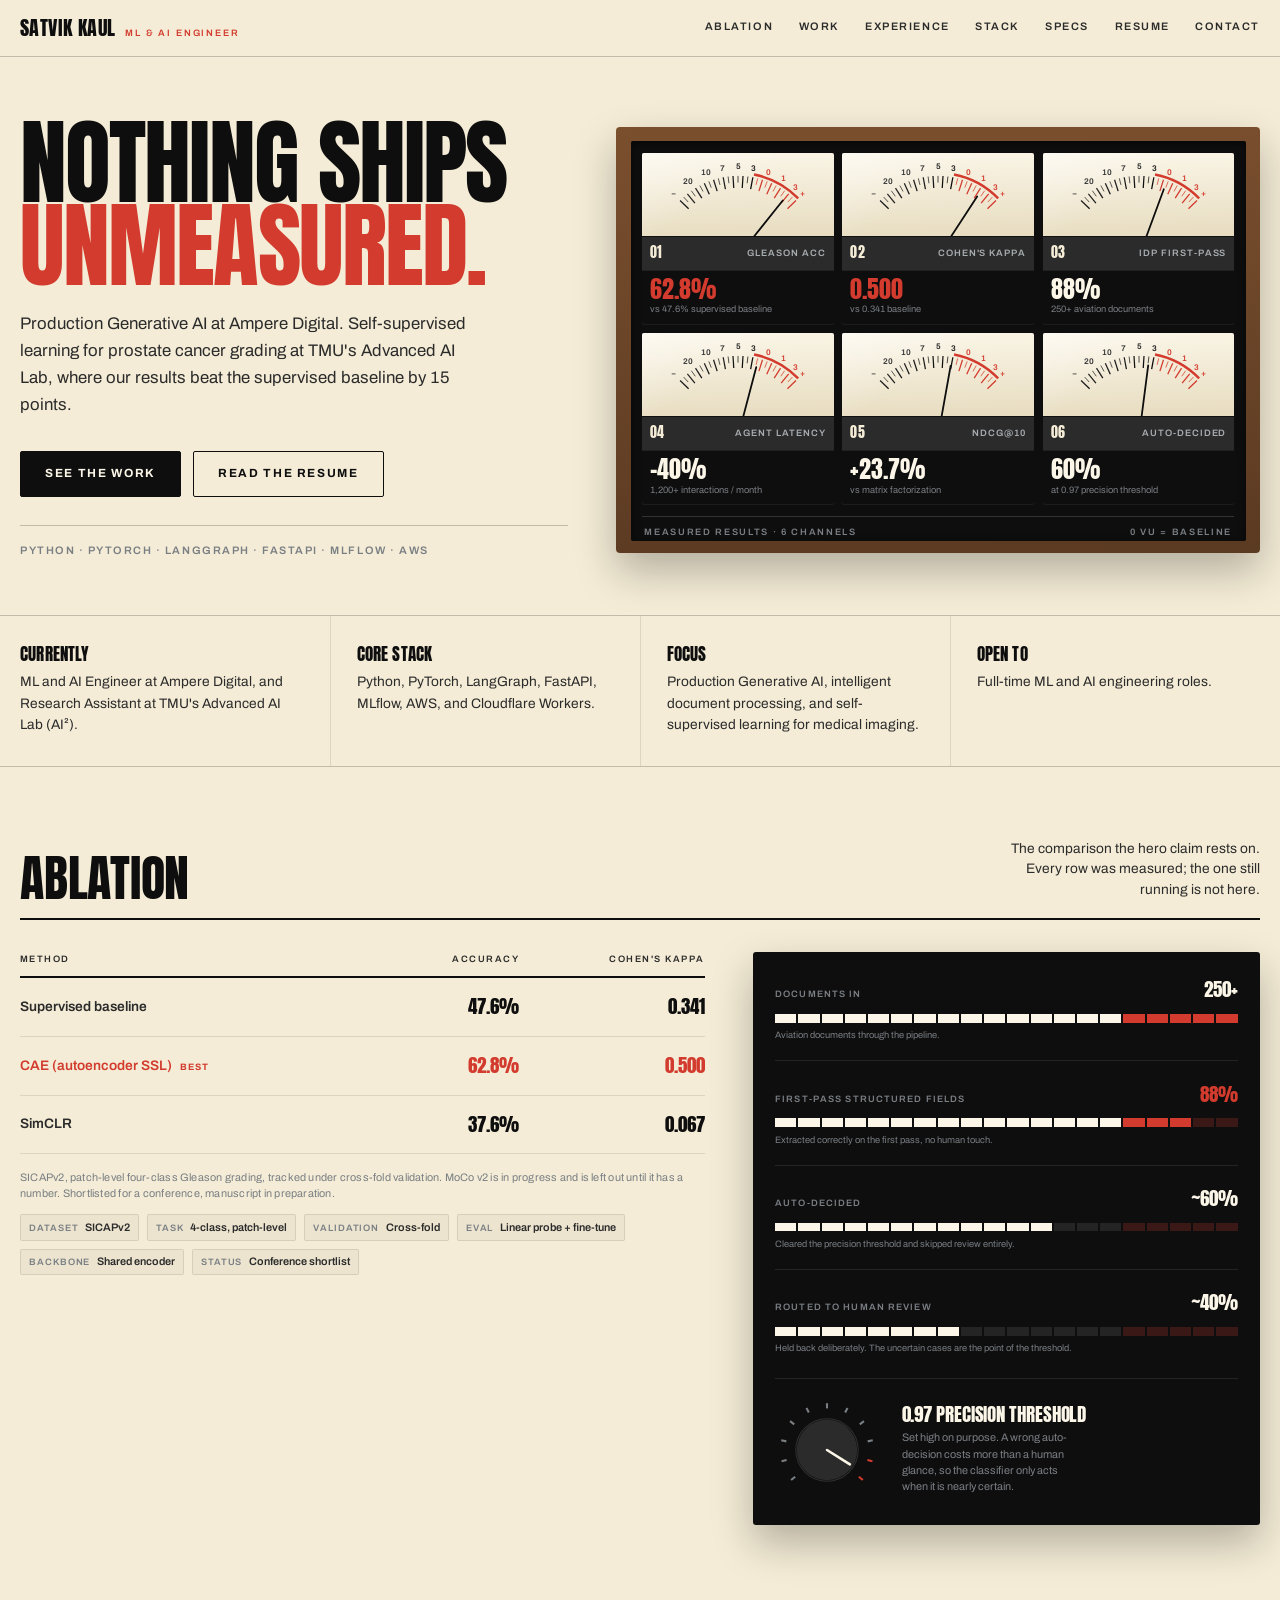
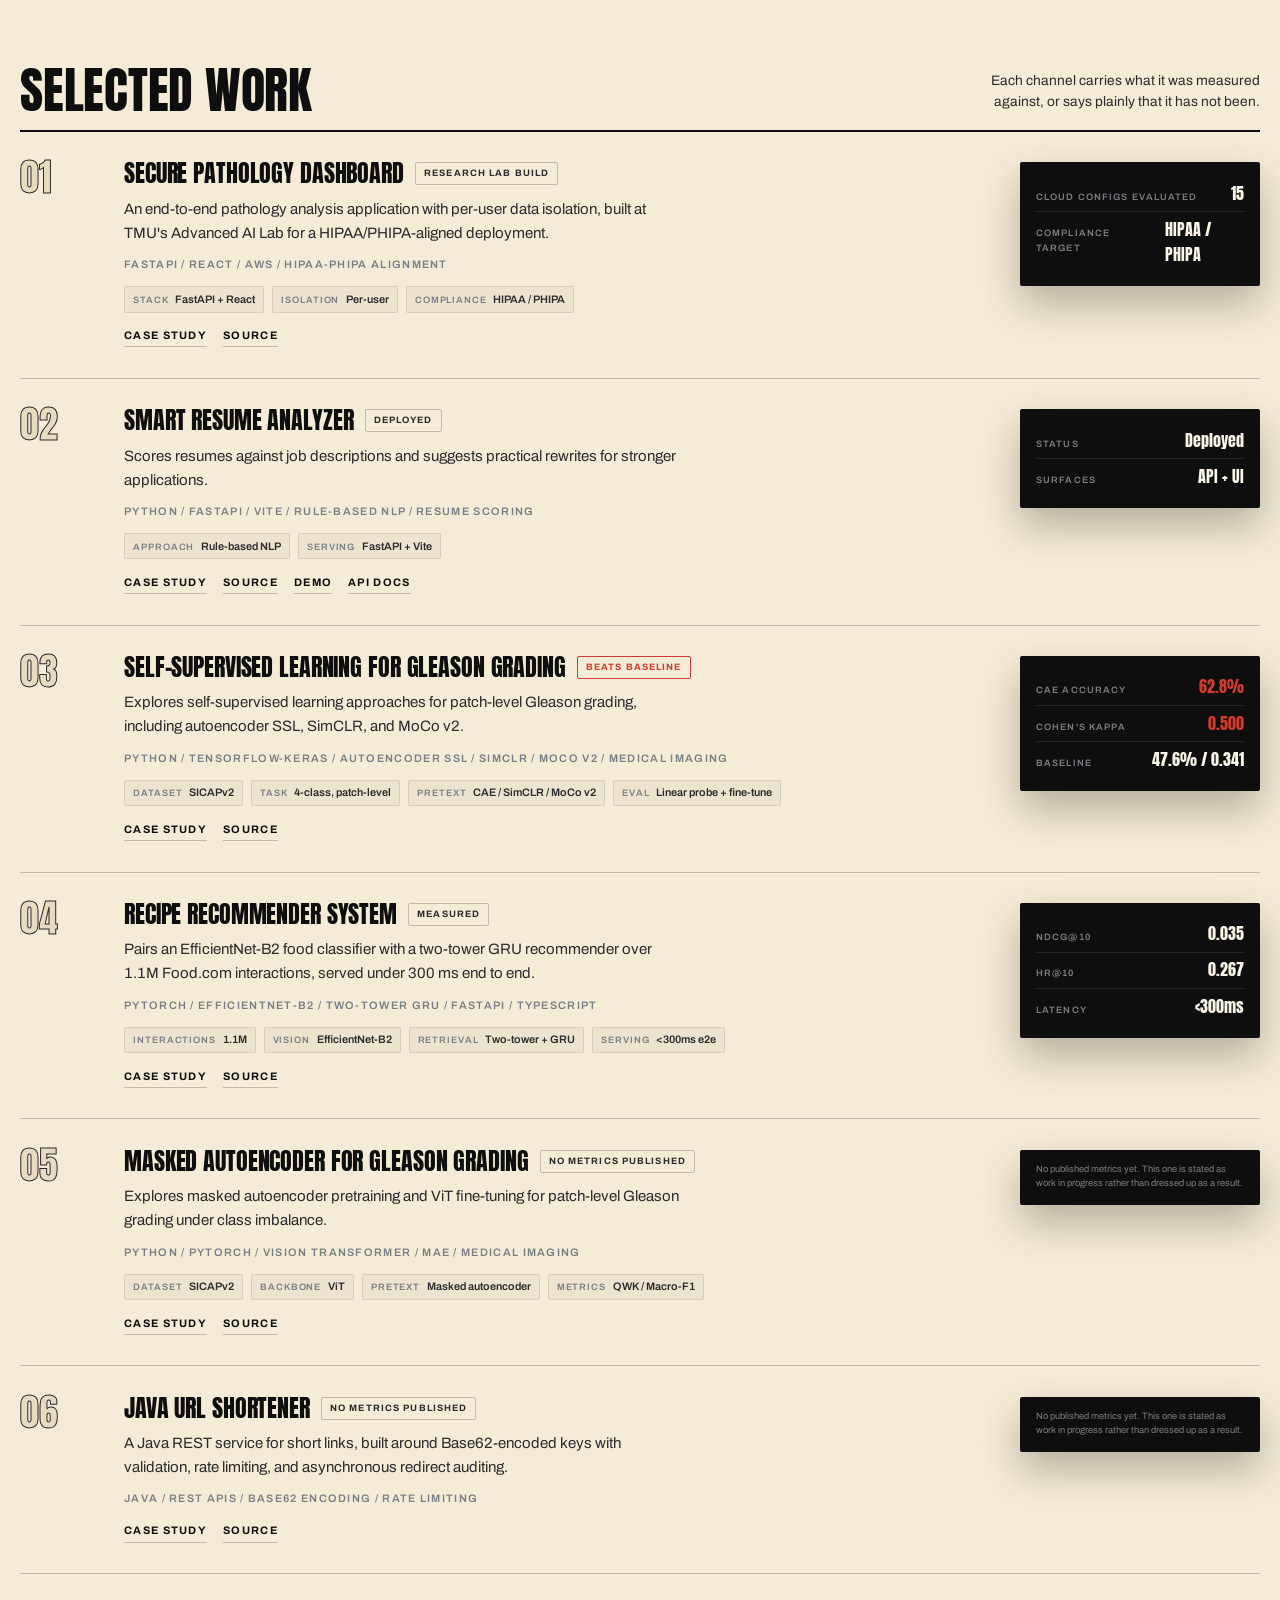
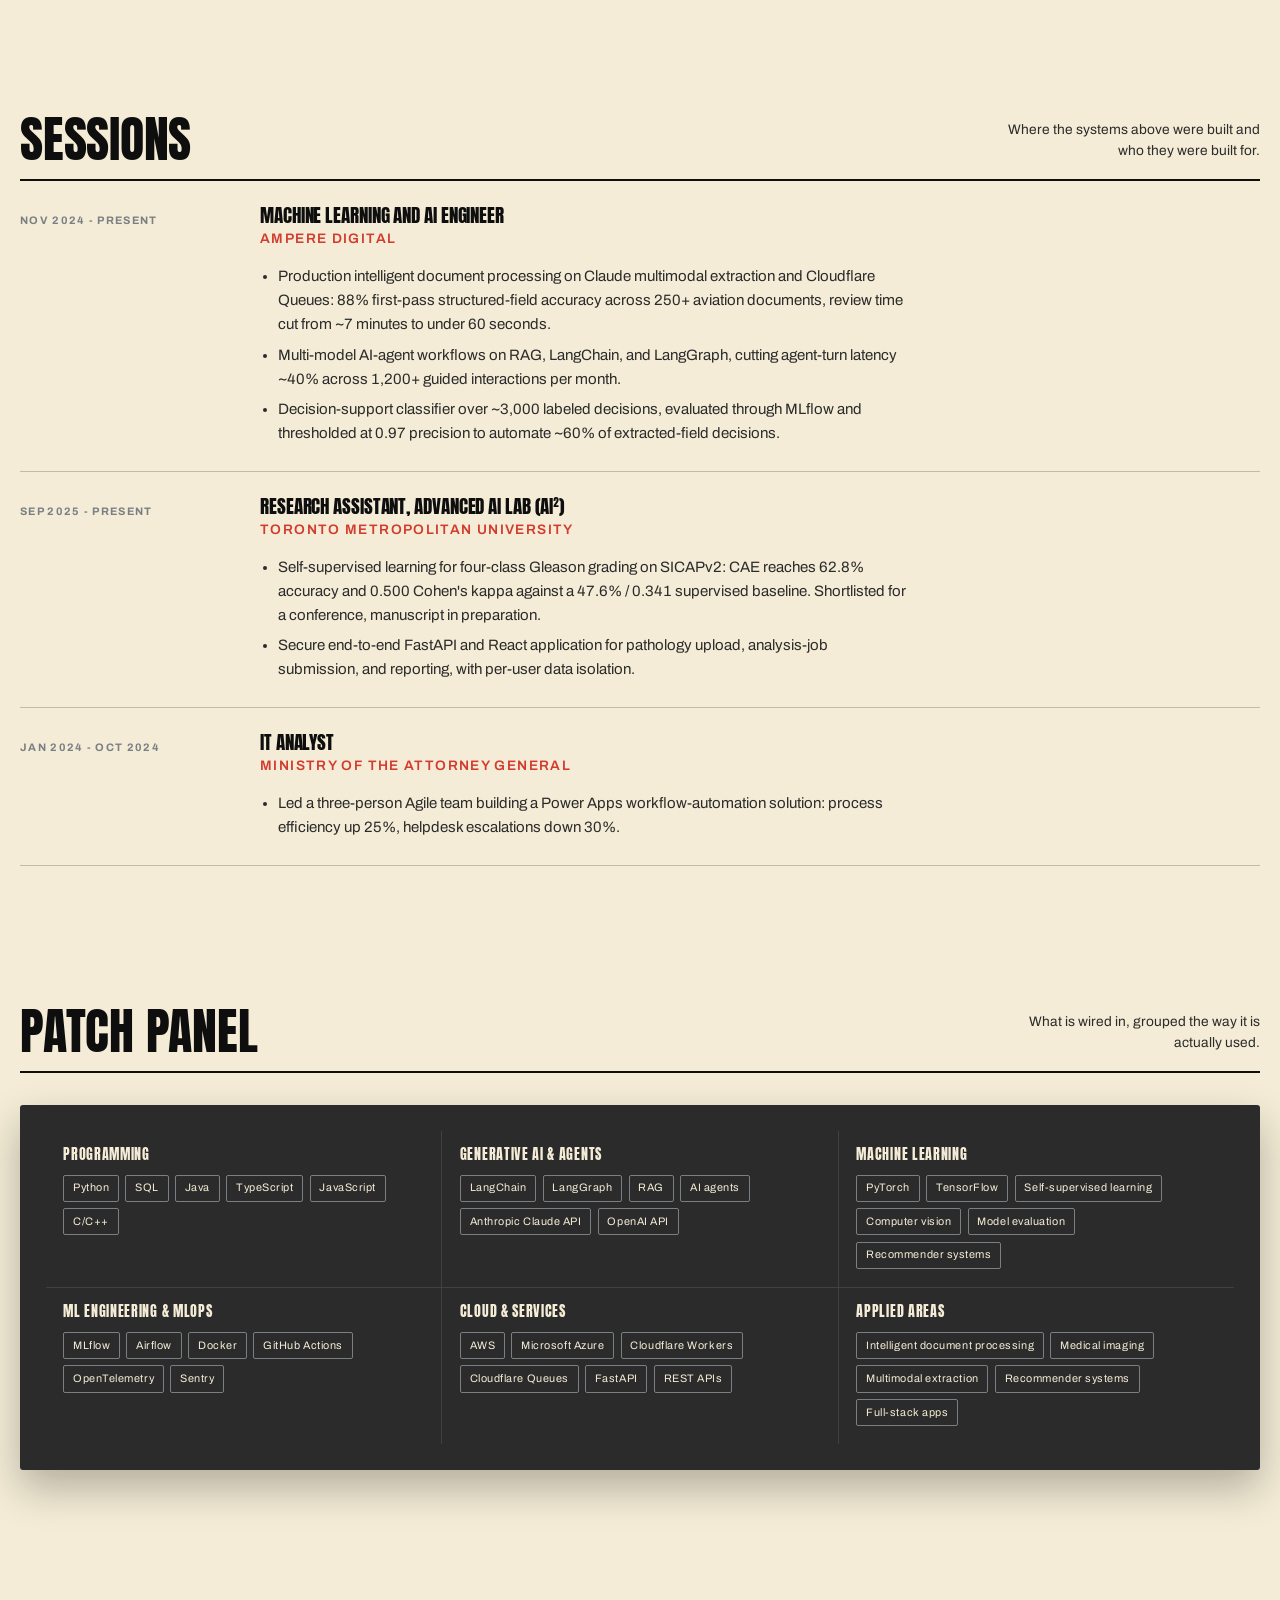
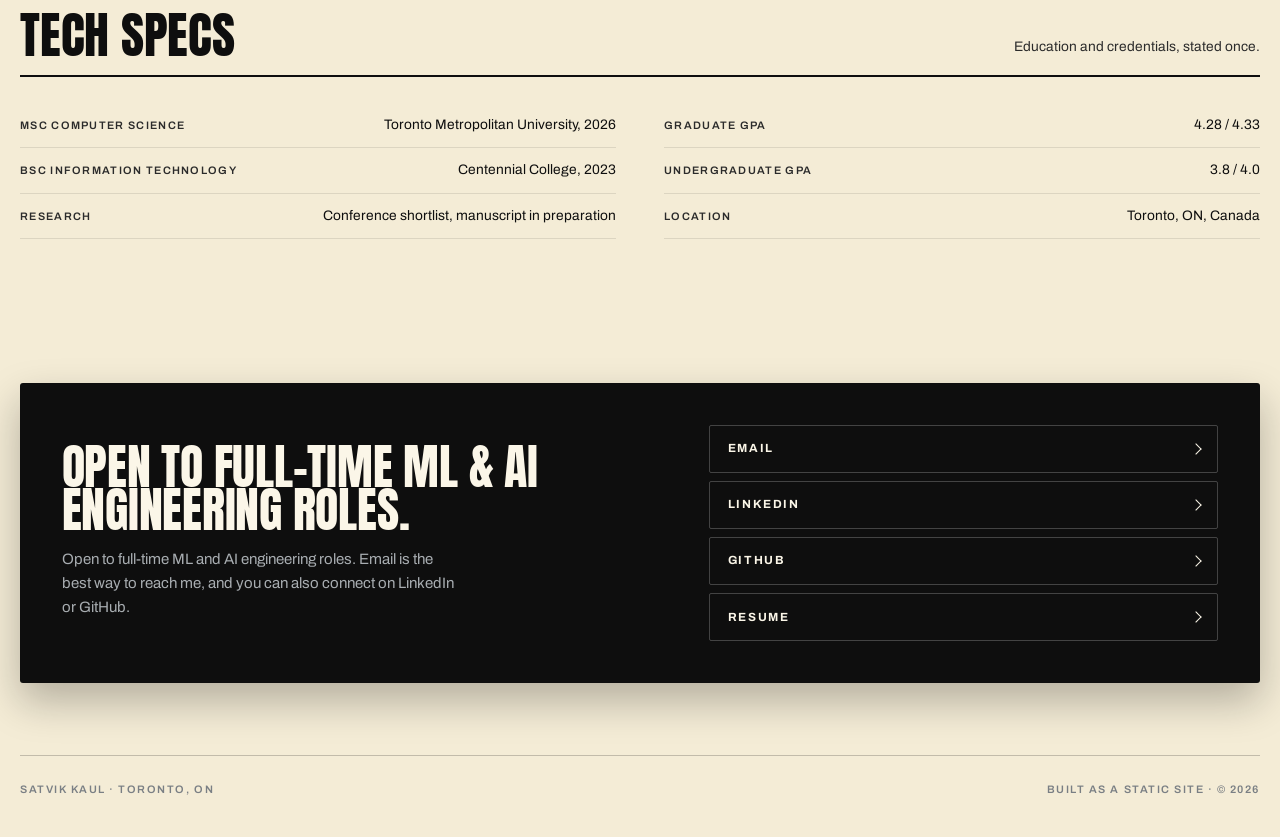
==== commit 85f10810: "Add ablation table, signal ladder, threshold dial, spec plates Co-Authored-By: Claude Opus 5 <norepl" ====
--- a/index.html
+++ b/index.html
@@ -41,6 +41,7 @@
           <span class="mark-sub" data-role-short>ML &amp; AI Engineer</span>
         </a>
         <nav class="rail-nav" aria-label="Primary">
+          <a href="#ablation">Ablation</a>
           <a href="#work">Work</a>
           <a href="#experience">Experience</a>
           <a href="#stack">Stack</a>
@@ -75,6 +76,17 @@
 
       <section class="band">
         <div class="shell band-grid" data-band></div>
+      </section>
+
+      <section class="shell section" id="ablation">
+        <div class="section-head">
+          <h2>Ablation</h2>
+          <p>The comparison the hero claim rests on. Every row was measured; the one still running is not here.</p>
+        </div>
+        <div class="bench">
+          <div data-ablation></div>
+          <div data-signal-path></div>
+        </div>
       </section>
 
       <section class="shell section" id="work">
--- a/assets/css/styles.css
+++ b/assets/css/styles.css
@@ -1109,3 +1109,242 @@
     transition: none;
   }
 }
+
+/* ---------- ablation table ---------- */
+
+.bench {
+  display: grid;
+  grid-template-columns: minmax(0, 1.35fr) minmax(0, 1fr);
+  gap: 3rem;
+  align-items: start;
+  margin-top: 2rem;
+}
+
+.ablation {
+  width: 100%;
+  border-collapse: collapse;
+  font-variant-numeric: tabular-nums;
+}
+
+.ablation caption {
+  caption-side: bottom;
+  margin-top: 0.9rem;
+  font-size: 0.68rem;
+  line-height: 1.5;
+  letter-spacing: 0.02em;
+  color: var(--steel);
+  text-align: left;
+}
+
+.ablation th {
+  padding: 0 0 0.55rem;
+  border-bottom: 2px solid var(--ink);
+  font-size: 0.58rem;
+  font-weight: 600;
+  letter-spacing: 0.16em;
+  text-transform: uppercase;
+  color: var(--charcoal);
+  text-align: right;
+}
+
+.ablation th:first-child,
+.ablation td:first-child {
+  text-align: left;
+}
+
+.ablation td {
+  padding: 0.85rem 0;
+  border-bottom: 1px solid var(--rule-soft);
+  font-size: 0.94rem;
+  text-align: right;
+}
+
+.ablation .method {
+  font-size: 0.86rem;
+  font-weight: 600;
+  color: var(--charcoal);
+}
+
+.ablation .num {
+  font-family: var(--display);
+  font-size: 1.2rem;
+  color: var(--ink);
+}
+
+.ablation tr.is-best .num,
+.ablation tr.is-best .method {
+  color: var(--red);
+}
+
+.ablation .best-mark {
+  display: inline-block;
+  margin-left: 0.5rem;
+  font-size: 0.58rem;
+  font-weight: 700;
+  letter-spacing: 0.12em;
+  text-transform: uppercase;
+  color: var(--red);
+}
+
+/* ---------- signal path ladder ---------- */
+
+.ladder {
+  background: var(--ink);
+  border-radius: 3px;
+  padding: 1.4rem;
+  box-shadow: var(--chassis-shadow);
+}
+
+.ladder-stage + .ladder-stage {
+  margin-top: 1.1rem;
+  padding-top: 1.1rem;
+  border-top: 1px solid rgba(255, 255, 255, 0.09);
+}
+
+.ladder-head {
+  display: flex;
+  align-items: baseline;
+  justify-content: space-between;
+  gap: 1rem;
+}
+
+.ladder-label {
+  font-size: 0.58rem;
+  font-weight: 600;
+  letter-spacing: 0.12em;
+  text-transform: uppercase;
+  color: var(--steel);
+}
+
+.ladder-value {
+  font-family: var(--display);
+  font-size: 1.2rem;
+  color: var(--ivory-lit);
+}
+
+.ladder-value.is-hot {
+  color: var(--red);
+}
+
+.segments {
+  display: flex;
+  gap: 2px;
+  margin-top: 0.55rem;
+}
+
+.seg {
+  flex: 1;
+  height: 0.55rem;
+  background: rgba(255, 255, 255, 0.09);
+}
+
+.seg.is-lit {
+  background: var(--ivory-lit);
+}
+
+.seg.is-zone {
+  background: rgba(210, 59, 45, 0.22);
+}
+
+.seg.is-zone.is-lit {
+  background: var(--red);
+}
+
+.ladder-note {
+  margin-top: 0.4rem;
+  font-size: 0.58rem;
+  line-height: 1.45;
+  color: var(--steel);
+}
+
+/* ---------- threshold dial ---------- */
+
+.dial-block {
+  display: flex;
+  align-items: center;
+  gap: 1.4rem;
+  margin-top: 1.4rem;
+  padding-top: 1.2rem;
+  border-top: 1px solid rgba(255, 255, 255, 0.09);
+}
+
+.dial {
+  flex: 0 0 auto;
+  width: 6.5rem;
+}
+
+.dial svg {
+  display: block;
+  width: 100%;
+  height: auto;
+}
+
+.dial-copy h3 {
+  font-size: 1.2rem;
+  color: var(--ivory-lit);
+}
+
+.dial-copy p {
+  margin-top: 0.4rem;
+  font-size: 0.68rem;
+  line-height: 1.5;
+  color: var(--steel);
+  max-width: 30ch;
+}
+
+/* ---------- engraved spec plates ---------- */
+
+.plates {
+  display: flex;
+  flex-wrap: wrap;
+  gap: 0.5rem;
+  margin-top: 0.8rem;
+}
+
+.plate {
+  display: inline-flex;
+  align-items: baseline;
+  gap: 0.4rem;
+  padding: 0.22rem 0.5rem;
+  border: 1px solid var(--rule-soft);
+  border-radius: 2px;
+  background: rgba(14, 14, 14, 0.03);
+}
+
+.plate-k {
+  font-size: 0.58rem;
+  font-weight: 600;
+  letter-spacing: 0.1em;
+  text-transform: uppercase;
+  color: var(--steel);
+}
+
+.plate-v {
+  font-size: 0.68rem;
+  font-weight: 600;
+  color: var(--charcoal);
+  font-variant-numeric: tabular-nums;
+}
+
+@media (max-width: 1040px) {
+  .bench {
+    grid-template-columns: 1fr;
+    gap: 2.5rem;
+  }
+}
+
+@media (max-width: 720px) {
+  .ladder {
+    padding: 1rem;
+  }
+
+  .dial-block {
+    flex-direction: column;
+    align-items: flex-start;
+    gap: 1rem;
+  }
+
+  .dial {
+    width: 5.5rem;
+  }
+}
